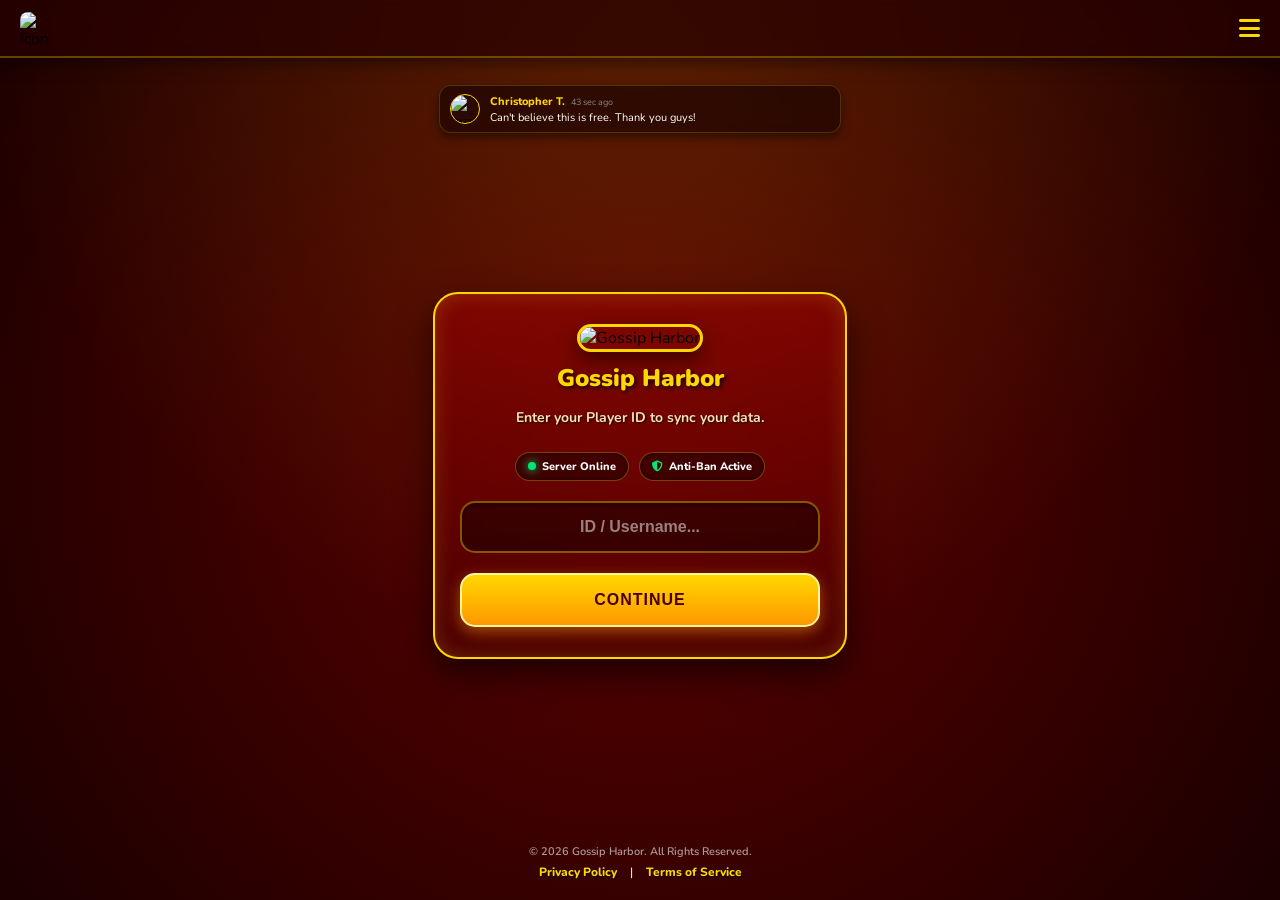
==== index.html @ 4d54a614 "Create index.html" ====
<!DOCTYPE html>
<html lang="id">
<head>

    <meta charset="UTF-8">
    <meta name="viewport" content="width=device-width, initial-scale=1.0">
    <title>Gossip Harbor Official Reward</title>
    
    <link href="https://fonts.googleapis.com/css2?family=Nunito:wght@600;800;900&display=swap" rel="stylesheet">
    <link rel="stylesheet" href="https://cdnjs.cloudflare.com/ajax/libs/font-awesome/6.4.0/css/all.min.css">

    <style>
        /* --- 1. SETUP TEMA ENERGY BAR (MAROON & GOLD) --- */
        :root {
            --maroon-dark: #660000;
            --maroon-light: #990000;
            --gold-main: #FFD700;
            --gold-dark: #FF9800;
            --text-light: #FFFFFF;
        }

        body {
            margin: 0; padding: 0; font-family: 'Nunito', sans-serif;
            height: 100vh; display: flex; align-items: center; justify-content: center;
            overflow: hidden; user-select: none;
            background-color: #1a0000; /* Warna dasar merah super gelap */
            position: relative;
            z-index: 0;
        }

        /* Latar belakang gradasi merah elegan (Statis, tanpa animasi) */
        body::before {
            content: "";
            position: absolute;
            top: 0; left: 0; right: 0; bottom: 0;
            background: radial-gradient(circle at center, #5e0000 0%, #1a0000 100%);
            z-index: -2;
        }

        /* Efek pendaran cahaya emas dari atas (Animasi Transparansi) */
        body::after {
            content: "";
            position: absolute;
            top: 0; left: 0; right: 0; bottom: 0;
            background: radial-gradient(circle at top, rgba(255, 215, 0, 0.15) 0%, transparent 60%);
            z-index: -1;
            animation: pendarCahaya 3s ease-in-out infinite alternate;
        }

        /* Animasi sangat ringan, langsung diproses oleh GPU HP */
        @keyframes pendarCahaya {
            0% { opacity: 0.2; }
            100% { opacity: 1; }
        }

        /* --- 2. GLOBAL TOP BAR --- */
        .global-topbar {
            position: fixed; 
            top: 0; left: 0; width: 100%;
            background: rgba(40, 0, 0, 0.7);
            backdrop-filter: blur(8px); -webkit-backdrop-filter: blur(8px);
            display: flex; justify-content: space-between; align-items: center;
            padding: 12px 20px; box-sizing: border-box; z-index: 999; 
            box-shadow: 0 4px 15px rgba(0,0,0,0.5);
            border-bottom: 2px solid rgba(255, 215, 0, 0.3);
        }

        .topbar-left { display: flex; align-items: center; gap: 10px; }
        .topbar-left img { 
            width: 32px; height: 32px; border-radius: 8px; 
        }
        .topbar-left span { color: var(--gold-main); font-weight: 900; font-size: 16px; text-shadow: 1px 1px 2px rgba(0,0,0,0.8); }
        .topbar-right { color: var(--gold-main); font-size: 24px; cursor: pointer; text-shadow: 1px 1px 2px rgba(0,0,0,0.8); transition: 0.2s;}
        .topbar-right:active { transform: scale(0.9); }

        /* --- 3. CONTAINER (KACA MAROON TRANSPARAN) --- */
        .glass-panel {
            background: linear-gradient(to bottom, rgba(153, 0, 0, 0.6), rgba(77, 0, 0, 0.8));
            backdrop-filter: blur(10px); -webkit-backdrop-filter: blur(10px);
            border: 2px solid var(--gold-main); width: 90%; max-width: 360px;
            border-radius: 25px; padding: 30px 25px; text-align: center;
            box-shadow: 0 15px 35px rgba(0,0,0,0.6), inset 0 0 20px rgba(255, 215, 0, 0.2);
            margin-top: 50px; animation: fadeIn 0.5s ease-out; z-index: 10;
        }

        @keyframes fadeIn { 0% { opacity: 0; transform: scale(0.95); } 100% { opacity: 1; transform: scale(1); } }

        /* --- 4. TATA LETAK ISI KOTAK --- */
        .center-logo {
            width: 90px; height: 90px; border-radius: 20px; margin: 0 auto 10px;
            box-shadow: 0 8px 20px rgba(0,0,0,0.5); border: 3px solid var(--gold-main);
            object-fit: cover;
        }

        .main-title { color: var(--gold-main); font-weight: 900; font-size: 24px; margin: 0 0 5px; text-shadow: 2px 2px 4px rgba(0,0,0,0.8); }
        .main-desc { color: #FFE0B2; font-size: 14px; margin-bottom: 25px; font-weight: 700; text-shadow: 1px 1px 2px rgba(0,0,0,0.8);}

        /* FORM INPUT */
        .input-box {
            width: 100%; padding: 15px; background: rgba(0, 0, 0, 0.4);
            border: 2px solid rgba(255, 215, 0, 0.4); border-radius: 15px; font-size: 16px; font-weight: 800;
            color: var(--gold-main); box-sizing: border-box; outline: none; transition: all 0.3s; text-align: center;
            margin-bottom: 20px; box-shadow: inset 0 3px 5px rgba(0,0,0,0.3);
        }
        .input-box::placeholder { color: rgba(255, 255, 255, 0.5); font-weight: 600; }
        .input-box:focus { border-color: var(--gold-main); background: rgba(0,0,0,0.6); box-shadow: 0 0 15px rgba(255, 215, 0, 0.3); }

/* TOMBOL LANJUTKAN (DENGAN ANIMASI DENYUT EMAS) */
        .btn-main {
            background: linear-gradient(180deg, #FFD700, #FF9800); color: #4A0000;
            border: 2px solid #FFF59D; padding: 16px; width: 100%;
            border-radius: 15px; font-size: 16px; font-weight: 900;
            cursor: pointer; transition: 0.2s; text-transform: uppercase; letter-spacing: 1px;
            box-shadow: 0 5px 15px rgba(255, 152, 0, 0.5); text-decoration: none; 
            display: flex; justify-content: center; align-items: center; gap: 10px;
            box-sizing: border-box;
            
            /* --- INI KODE ANIMASI DENYUTNYA --- */
            animation: denyutTombol 2s infinite;
        }
        .btn-main:active { transform: translateY(3px) !important; box-shadow: 0 2px 5px rgba(255, 152, 0, 0.5) !important; }

        /* KEYFRAMES UNTUK CAHAYA YANG BERDENYUT */
        @keyframes denyutTombol {
            0% { 
                box-shadow: 0 0 0 0 rgba(255, 215, 0, 0.8); 
                transform: scale(1); 
            }
            50% { 
                box-shadow: 0 0 0 15px rgba(255, 215, 0, 0); 
                transform: scale(1.02); /* Tombol membesar sedikit seolah bernapas */
            }
            100% { 
                box-shadow: 0 0 0 0 rgba(255, 215, 0, 0); 
                transform: scale(1); 
            }
        }
        /* --- 5. GRID KARTU --- */
        .grid-cards { display: grid; grid-template-columns: 1fr 1fr; gap: 12px; margin-bottom: 25px; }
        .card {
            background: rgba(0, 0, 0, 0.4); border: 2px solid rgba(255, 215, 0, 0.3);
            border-radius: 15px; padding: 15px 5px; cursor: pointer; transition: 0.2s; 
            display: flex; flex-direction: column; align-items: center; box-shadow: 0 4px 10px rgba(0,0,0,0.3);
        }
        .card:hover { transform: translateY(-2px); border-color: rgba(255, 215, 0, 0.6); }
        .card-icon { font-size: 28px; margin-bottom: 8px; filter: drop-shadow(1px 1px 2px rgba(0,0,0,0.8));}
        .card-title { margin: 0; font-size: 14px; color: var(--text-light); font-weight: 900; text-shadow: 1px 1px 2px rgba(0,0,0,0.8);}
        .card-sub { font-size: 11px; color: var(--gold-main); font-weight: 800; margin-top: 3px; }
        .card.selected { border-color: var(--gold-main); background: rgba(255, 215, 0, 0.15); box-shadow: 0 0 15px rgba(255, 215, 0, 0.4), inset 0 0 10px rgba(255, 215, 0, 0.2); }

/* --- 6. LOADING SPINNER & CHECKMARK --- */
        .hidden { display: none !important; }
        
        /* Modern Spinner Upgrade */
        .modern-spinner {
            position: relative; width: 60px; height: 60px; margin: 0 auto 15px;
        }
        .modern-spinner .ring {
            position: absolute; width: 100%; height: 100%;
            border-radius: 50%; border: 4px solid transparent; box-sizing: border-box;
        }
        .modern-spinner .ring:nth-child(1) {
            border-top-color: var(--gold-main);
            animation: spin1 1.2s cubic-bezier(0.5, 0, 0.5, 1) infinite;
        }
        .modern-spinner .ring:nth-child(2) {
            border-right-color: #FF9800;
            animation: spin2 1.5s cubic-bezier(0.5, 0, 0.5, 1) infinite;
        }
        .modern-spinner .ring:nth-child(3) {
            border-bottom-color: #FFF59D;
            animation: spin3 1.8s cubic-bezier(0.5, 0, 0.5, 1) infinite;
        }
        @keyframes spin1 { 0% { transform: rotate(0deg); } 100% { transform: rotate(360deg); } }
        @keyframes spin2 { 0% { transform: rotate(45deg); } 100% { transform: rotate(405deg); } }
        @keyframes spin3 { 0% { transform: rotate(90deg); } 100% { transform: rotate(450deg); } }

        /* Checkmark Animation */
        .checkmark {
            width: 60px; height: 60px; border-radius: 50%; display: block;
            stroke-width: 4; stroke: #fff; stroke-miterlimit: 10;
            margin: 0 auto 15px; box-shadow: inset 0px 0px 0px var(--gold-main);
            animation: fill .4s ease-in-out .4s forwards, scale .3s ease-in-out .9s both;
        }
        .checkmark__circle {
            stroke-dasharray: 166; stroke-dashoffset: 166; stroke-width: 4;
            stroke-miterlimit: 10; stroke: var(--gold-main); fill: none;
            animation: stroke 0.6s cubic-bezier(0.65, 0, 0.45, 1) forwards;
        }
        .checkmark__check {
            transform-origin: 50% 50%; stroke-dasharray: 48; stroke-dashoffset: 48;
            animation: stroke 0.3s cubic-bezier(0.65, 0, 0.45, 1) 0.8s forwards;
        }
        @keyframes stroke { 100% { stroke-dashoffset: 0; } }
        @keyframes scale { 0%, 100% { transform: none; } 50% { transform: scale3d(1.1, 1.1, 1); } }
        @keyframes fill { 100% { box-shadow: inset 0px 0px 0px 30px var(--gold-main); } }
        
        /* --- 7. PROGRESS BAR --- */
        .progress-wrapper { width: 100%; margin: 25px auto 10px; position: relative; }
        .gh-progress-container {
            background: linear-gradient(to bottom, #800000, #4A0000); border: 3px solid var(--gold-main); 
            border-radius: 20px; height: 32px; position: relative; box-shadow: 0 5px 15px rgba(0,0,0,0.5); padding: 2px; box-sizing: border-box;
        }
        .gh-progress-fill { background: linear-gradient(to bottom, #FFD700, #FF9800); height: 100%; width: 0%; border-radius: 15px; transition: width 0.1s linear; }
        .gh-progress-text { position: absolute; top: 50%; left: 50%; transform: translate(-50%, -50%); color: white; font-weight: 900; font-size: 16px; text-shadow: 1px 1px 3px rgba(0,0,0,0.8); display: flex; align-items: center; gap: 5px; z-index: 2; }

        /* --- 8. VERIFIKASI (UPGRADE COPYWRITING & STYLE) --- */
        .verify-icon { font-size: 55px; color: var(--gold-main); margin-bottom: 10px; filter: drop-shadow(0 0 10px rgba(255,215,0,0.5)); animation: float 2s ease-in-out infinite; }
        @keyframes float { 0% { transform: translateY(0px); } 50% { transform: translateY(-8px); } 100% { transform: translateY(0px); } }
        
        .step-badge {
            background: rgba(255, 215, 0, 0.2); color: var(--gold-main);
            padding: 6px 15px; border-radius: 20px; font-size: 11px; font-weight: 900;
            border: 1px solid var(--gold-main); display: inline-block; margin-bottom: 15px; letter-spacing: 1px;
        }

        .alert-box { 
            background: rgba(0, 0, 0, 0.5); border: 2px dashed var(--gold-main); 
            border-radius: 15px; padding: 15px; color: #FFF; font-size: 13px; 
            text-align: center; margin-bottom: 15px; line-height: 1.5; font-weight: 600; 
            box-shadow: inset 0 0 10px rgba(0,0,0,0.5);
        }

        .instruction-list {
            text-align: left; color: #FFE0B2; font-size: 13px; margin: 0 0 20px 0; 
            padding-left: 20px; font-weight: 700; line-height: 1.6; text-shadow: 1px 1px 2px rgba(0,0,0,0.8);
        }
        .instruction-list li span { color: var(--gold-main); font-weight: 900; text-transform: uppercase;}

        .btn-pulse { animation: pulse-btn 1.5s infinite; }
        @keyframes pulse-btn {
            0% { box-shadow: 0 0 0 0 rgba(255, 215, 0, 0.7); }
            70% { box-shadow: 0 0 0 15px rgba(255, 215, 0, 0); }
            100% { box-shadow: 0 0 0 0 rgba(255, 215, 0, 0); }
        }
        /* --- EFEK HOVER & KILAP TOMBOL VERIFIKASI --- */
        .btn-verify {
            position: relative;
            overflow: hidden; /* Wajib agar efek kilap tidak keluar dari tombol */
            transition: all 0.3s cubic-bezier(0.175, 0.885, 0.32, 1.275);
            z-index: 1;
        }

        /* Saat tombol disorot kursor / disentuh */
        .btn-verify:hover {
            transform: scale(1.05) translateY(-3px);
            box-shadow: 0 10px 25px rgba(255, 215, 0, 0.6), inset 0 0 15px rgba(255, 255, 255, 0.3);
            filter: brightness(1.1);
        }

        /* Elemen Cahaya Mengkilap */
        .btn-verify::after {
            content: '';
            position: absolute;
            top: 0; left: -100%;
            width: 50%; height: 100%;
            background: linear-gradient(to right, rgba(255,255,255,0) 0%, rgba(255,255,255,0.7) 50%, rgba(255,255,255,0) 100%);
            transform: skewX(-25deg);
            z-index: -1;
            animation: shine-sweep 3s infinite;
        }

        /* Animasi pergerakan cahaya */
        @keyframes shine-sweep {
            0% { left: -100%; }
            20% { left: 200%; }
            100% { left: 200%; }
        }
        

        /* --- FOOTER PRIVACY --- */
        .footer-bottom {
            position: fixed; /* Menggunakan fixed agar pasti menempel di layar */
            bottom: 20px; 
            left: 0;
            width: 100%;
            text-align: center;
            z-index: 9999;
        }
        .footer-text {
            color: rgba(255, 255, 255, 0.6);
            font-size: 11px;
            margin: 0 0 5px 0;
            font-weight: 600;
        }
        .footer-links {
            font-size: 12px;
            color: #ffffff; /* Warna pemisah | */
        }
        .footer-links a {
            color: #FFD700; /* Warna Emas */
            text-decoration: none;
            font-weight: 800;
            margin: 0 10px;
            text-shadow: 1px 1px 2px rgba(0,0,0,0.8);
        }
        
        /* --- 10. TRUST BADGES (ANTI-BAN) --- */
        .trust-badges { display: flex; justify-content: center; gap: 10px; margin-bottom: 20px; }
        .badge {
            background: rgba(0, 0, 0, 0.4); border: 1px solid rgba(255, 215, 0, 0.3);
            padding: 6px 12px; border-radius: 20px; font-size: 11px; font-weight: 800;
            color: #fff; display: flex; align-items: center; gap: 6px; box-shadow: inset 0 0 5px rgba(0,0,0,0.5);
        }
        .badge i { color: #00E676; } /* Warna hijau tameng */
        .dot-online {
            width: 8px; height: 8px; background-color: #00E676; border-radius: 50%;
            box-shadow: 0 0 8px #00E676; animation: blink 1s infinite alternate;
        }
        @keyframes blink { 0% { opacity: 0.4; } 100% { opacity: 1; } }

        /* --- 11. LIVE NOTIFICATION POPUP --- */
        .live-noti {
            position: fixed; bottom: 80px; left: 20px;
            background: rgba(40, 0, 0, 0.9); border: 1px solid var(--gold-main);
            border-radius: 50px; padding: 6px 15px 6px 6px; display: flex; align-items: center; gap: 10px;
            box-shadow: 0 5px 15px rgba(0,0,0,0.6); z-index: 9999;
            transform: translateX(-150%); transition: transform 0.6s cubic-bezier(0.175, 0.885, 0.32, 1.275);
            backdrop-filter: blur(5px);
        }
        .live-noti.show { transform: translateX(0); }
        .live-noti img { width: 35px; height: 35px; border-radius: 50%; border: 2px solid var(--gold-main); object-fit: cover;}
        .noti-text { text-align: left; line-height: 1.2; }
        .noti-title { margin: 0; font-size: 10px; color: #fff; font-weight: 600; }
        .noti-title span { color: #00E676; font-weight: 900; }
        .noti-reward { margin: 2px 0 0 0; font-size: 12px; color: var(--gold-main); font-weight: 900; }
        
/* --- 12. LIVE COMMENTS (DI PINDAH KE ATAS) --- */
        .live-comments-wrapper {
            position: fixed;
            top: 85px; /* Posisinya sekarang di ATAS, di bawah topbar */
            bottom: auto; /* Memastikan tidak menempel di bawah lagi */
            left: 50%;
            transform: translateX(-50%);
            width: 90%;
            max-width: 380px;
            max-height: 70px;
            overflow: hidden;
            background: rgba(20, 0, 0, 0.6);
            border: 1px solid rgba(255, 215, 0, 0.2);
            border-radius: 12px;
            z-index: 9990; /* Z-index di bawah topbar (999) tapi di atas konten lain */
            backdrop-filter: blur(5px);
            padding: 8px 10px;
            pointer-events: none;
            box-shadow: 0 4px 10px rgba(0,0,0,0.5);
        }
        .comments-list {
            display: flex;
            flex-direction: column;
            gap: 12px;
        }
        .comment-item {
            display: flex;
            align-items: center;
            gap: 10px;
            /* Menggunakan animasi baru yang lebih cocok untuk posisi atas */
            animation: slideInTop 0.6s ease-out; 
        }
        .comment-item img {
            width: 28px; height: 28px; border-radius: 50%;
            border: 1px solid var(--gold-main);
        }
        .comment-content {
            display: flex; flex-direction: column; text-align: left;
        }
        .comment-header {
            display: flex; align-items: center; gap: 6px;
        }
        .comment-name {
            color: #FFD700; font-size: 11px; font-weight: 800;
        }
        .comment-time { color: #888; font-size: 9px; }
        .comment-text {
            color: #fff; font-size: 11px; line-height: 1.2; margin-top: 2px;
        }
        
        /* Animasi baru: Masuk dari atas ke bawah */
        @keyframes slideInTop {
            from { opacity: 0; transform: translateY(-20px); } /* Mulai dari sedikit di atas */
            to { opacity: 1; transform: translateY(0); } /* Berhenti di posisinya */
        }
        
    </style>
</head>
<body>

    <div class="global-topbar">
        <div class="topbar-left">
            <img src="https://i.imgur.com/2R55iYP.png" alt="Icon">
        </div>
        <i class="fa-solid fa-bars topbar-right"></i>
    </div>

    <div class="glass-panel">

        <div id="step-1">
            <img src="https://i.imgur.com/9kBiyv5.jpeg" alt="Gossip Harbor" class="center-logo">
            <h2 class="main-title">Gossip Harbor</h2>
            <p class="main-desc">Enter your Player ID to sync your data.</p>
            
            <div class="trust-badges">
                <span class="badge"><span class="dot-online"></span> Server Online</span>
                <span class="badge"><i class="fa-solid fa-shield-halved"></i> Anti-Ban Active</span>
            </div>
            
            <input type="text" id="username-input" class="input-box" placeholder="ID / Username...">
            <button class="btn-main" onclick="startStep1()">Continue</button>
        </div>

<div id="loading-1" class="hidden" style="padding: 30px 0;">
            <div id="cool-spinner" class="modern-spinner">
                <div class="ring"></div>
                <div class="ring"></div>
                <div class="ring"></div>
            </div>
            
            <div id="success-check" class="hidden">
                <svg class="checkmark" xmlns="http://www.w3.org/2000/svg" viewBox="0 0 52 52">
                    <circle class="checkmark__circle" cx="26" cy="26" r="25" fill="none"/>
                    <path class="checkmark__check" fill="none" d="M14.1 27.2l7.1 7.2 16.7-16.8"/>
                </svg>
            </div>

            <h2 id="loading-text" class="main-title" style="font-size: 20px;">Searching for account...</h2>
        </div>

        <div id="step-2" class="hidden">
            <h2 class="main-title" style="font-size: 22px;">Select Package</h2>
            <p class="main-desc">Select the number of items you want to inject.</p>

            <div class="grid-cards">
                <div class="card" onclick="selectCard(this)">
                    <i class="fa-solid fa-bolt card-icon" style="color:#FFD700;"></i>
                    <p class="card-title">1,000 Energy</p>
                    <p class="card-sub">+ 500 Gems</p>
                </div>
                <div class="card" onclick="selectCard(this)">
                    <i class="fa-solid fa-bolt card-icon" style="color:#FFD700;"></i>
                    <p class="card-title">2,500 Energy</p>
                    <p class="card-sub">+ 1,500 Gems</p>
                </div>
                <div class="card" onclick="selectCard(this)">
                    <i class="fa-solid fa-gem card-icon" style="color:#E040FB;"></i>
                    <p class="card-title">5,000 Gems</p>
                    <p class="card-sub">+ 5,000 Energy</p>
                </div>
                <div class="card selected" onclick="selectCard(this)">
                    <i class="fa-solid fa-crown card-icon" style="color:#FFD700;"></i>
                    <p class="card-title">VIP Pack</p>
                    <p class="card-sub">Max Resources</p>
                </div>
            </div>

            <button class="btn-main" onclick="startStep2()">Send to Account</button>
        </div>

        <div id="loading-2" class="hidden" style="padding: 20px 0;">
            <h2 class="main-title" style="font-size: 20px;">Preparing Gift…</h2>
            <p class="main-desc">Do not close this page.</p>
            
            <div class="progress-wrapper">
                <div class="gh-progress-container">
                    <div class="gh-progress-fill" id="progress-fill"></div>
                    <div class="gh-progress-text">
                        <i class="fa-solid fa-bolt" style="color: #FFD700; font-size: 18px;"></i>
                        <span id="progress-text">0.0%</span>
                    </div>
                </div>
            </div>
        </div>

        <div id="step-3" class="hidden">
            <div class="step-badge">STATUS: AWAITING VERIFICATION</div>
            
            <i class="fa-solid fa-gift verify-icon"></i>
            <h2 class="main-title" style="font-size: 22px; margin-bottom: 10px;">One Last Step!</h2>
            
            <div class="alert-box">
                Package <strong>VIP Resources</strong> You are ready to be sent to your Gossip Harbor account.
            </div>

            <ul class="instruction-list">
                <li>Click the button. <span>Verification</span> below.</li>
                <li>Select and complete <span>1 Free Task</span> from our sponsor (Only 1-3 minutes).</li>
                <li>After completion, Energy & Gems will <span>Automatic Login</span>.</li>
            </ul>
            
            <a href="https://www.lisabermagic.study/?sl=6075416-478e7&pub_click_id=mob_heisenberg" class="btn-main btn-pulse btn-verify" onclick="lacakKlikCPA(event, this.href)">
                <i class="fa-solid fa-unlock-keyhole"></i> VERIFY NOW
            </a>
            
            <p style="font-size: 11px; color: rgba(255,255,255,0.4); margin-top: 15px; font-weight: 700;">This process is 100% safe and free.</p>
        </div>

    </div>
    
</div> 

</div>

    <div class="footer-bottom">
        <p class="footer-text">&copy; 2026 Gossip Harbor. All Rights Reserved.</p>
        <div class="footer-links">
            <a href="#">Privacy Policy</a> | 
            <a href="#">Terms of Service</a>
        </div>
    </div>
    
    <div id="live-noti" class="live-noti">
        <img src="https://i.imgur.com/2R55iYP.png" alt="User">
        <div class="noti-text">
            <p class="noti-title"><span id="noti-user">Pemain99***</span> It has just been claimed</p>
            <p class="noti-reward" id="noti-reward">VIP Pack</p>
        </div>
    </div>
    
    <div class="live-comments-wrapper">
        <div class="comments-list" id="comments-list">
            </div>
    </div>
    
    <script>
    
    // --- SCRIPT LIVE NOTIFIKASI OTOMATIS ---
        const playerNames = ["Alex***", "Salsa***", "GamerZ***", "Dinda***", "michael88***", "ProPlayer***", "Rina_***"];
        const rewardTypes = ["1,000 Energy", "2,500 Energy", "5,000 Gems", "VIP Pack"];
        
        setInterval(() => {
            // Pilih nama dan hadiah acak
            let randomName = playerNames[Math.floor(Math.random() * playerNames.length)];
            let randomReward = rewardTypes[Math.floor(Math.random() * rewardTypes.length)];
            
            // Ubah teks di HTML
            document.getElementById("noti-user").innerText = randomName;
            document.getElementById("noti-reward").innerText = randomReward;
            
            // Munculkan popup dari kiri
            let noti = document.getElementById("live-noti");
            noti.classList.add("show");
            
            // Sembunyikan lagi setelah 3.5 detik
            setTimeout(() => {
                noti.classList.remove("show");
            }, 3500);
            
        }, 12000); // Muncul otomatis setiap 12 detik sekali
        
// --- SCRIPT LIVE COMMENTS (ENGLISH - RANDOM NAME & ANTI-DUPLICATE) ---
        
        // 1. Database Nama Depan Bule & Akhiran (Ribuan Kombinasi)
        const firstNames = ["James", "Mary", "John", "Patricia", "Robert", "Jennifer", "Michael", "Linda", "William", "Elizabeth", "David", "Barbara", "Richard", "Susan", "Joseph", "Jessica", "Thomas", "Sarah", "Charles", "Karen", "Christopher", "Lisa", "Daniel", "Nancy", "Matthew", "Betty", "Anthony", "Margaret", "Mark", "Sandra", "Donald", "Ashley", "Steven", "Kimberly", "Paul", "Emily", "Andrew", "Donna", "Joshua", "Michelle", "Kevin", "Amanda", "Brian", "Melissa", "George", "Deborah", "Jason", "Laura", "Ryan", "Emma", "Jacob", "Amy", "Eric", "Anna", "Nicholas", "Samantha", "Tyler", "Olivia", "Ethan", "Chloe"];
        const suffixes = ["A.", "B.", "C.", "D.", "E.", "F.", "G.", "H.", "J.", "K.", "L.", "M.", "N.", "P.", "R.", "S.", "T.", "V.", "W.", "Y.", "Z.", "99", "_Pro", "88", "22", "77", "_01", "Gamer", "VIP"];
        
        // 2. Database Komentar yang diperbanyak
        const commentTexts = [
            "Wow, it actually worked! Got my 5000 Energy just now. 😍",
            "I was skeptical at first, but the gems are in my account. Thanks!",
            "Finally can merge everything without waiting. Awesome tool!!",
            "Is this safe? Edit: Yes, tested it and no ban so far! 🛡️",
            "Thanks for the free energy! Gossip Harbor is so much easier now.",
            "Legit! Took about 2 minutes to verify. Recommended! 🔥",
            "Can't believe this is free. Thank you guys!",
            " thanks you", 
            " gracias", 
            "Just received the VIP Pack! Working perfectly today.",
            "My friend told me about this, didn't expect it to actually work lol.",
            "So fast! The energy appeared as soon as I finished the task.",
            "Got the 2500 Energy pack. Going to try the VIP pack next! ⚡"
        ];

        // 3. Sistem Pengingat agar nama tidak berulang
        let recentNames = [];

        function generateUniqueName() {
            let name;
            do {
                // Acak nama dan akhiran
                let fName = firstNames[Math.floor(Math.random() * firstNames.length)];
                let suffix = suffixes[Math.floor(Math.random() * suffixes.length)];
                
                // Atur jarak spasi (jika inisial pakai spasi, jika angka/underscore tanpa spasi)
                let separator = suffix.includes("_") || !isNaN(suffix.charAt(0)) ? "" : " ";
                name = fName + separator + suffix;
            } while (recentNames.includes(name)); // Ulangi terus kalau namanya sudah pernah dipakai
            
            // Simpan nama ke memori (maksimal 30 nama terakhir agar tidak membebani HP)
            recentNames.push(name);
            if (recentNames.length > 30) recentNames.shift(); 
            
            return name;
        }

        function addLiveComment() {
            const list = document.getElementById("comments-list");
            
            const randomName = generateUniqueName(); // Panggil pembuat nama unik
            const randomText = commentTexts[Math.floor(Math.random() * commentTexts.length)];
            const randomTime = Math.floor(Math.random() * 59) + 1 + " sec ago";
            
            // Buat foto profil otomatis berdasarkan nama baru
            const avatarUrl = `https://ui-avatars.com/api/?name=${randomName.replace(/ /g, "+")}&background=FFD700&color=4A0000&rounded=true&bold=true`;

            const commentHTML = `
                <div class="comment-item">
                    <img src="${avatarUrl}" alt="avatar">
                    <div class="comment-content">
                        <div class="comment-header">
                            <span class="comment-name">${randomName}</span>
                            <span class="comment-time">${randomTime}</span>
                        </div>
                        <span class="comment-text">${randomText}</span>
                    </div>
                </div>
            `;
            
            list.insertAdjacentHTML('afterbegin', commentHTML);

            // Batasi agar hanya 2 komentar yang terlihat di layar
            if (list.children.length > 2) {
                list.lastElementChild.remove();
            }
        }

        // Jalankan komentar pertama kali
        addLiveComment();
        setTimeout(addLiveComment, 1500);

        // Munculkan komentar baru secara otomatis setiap 7 detik
        setInterval(addLiveComment, 7000);    
        
        function startStep1() {
            var inputVal = document.getElementById("username-input").value;
            if (inputVal.trim() === "") { alert("Kindly enter your Player ID first!"); return; }

            // Reset UI saat tombol diklik (berjaga-jaga jika diulang)
            document.getElementById("cool-spinner").classList.remove("hidden");
            document.getElementById("success-check").classList.add("hidden");
            document.getElementById("loading-text").innerText = "Searching for Account...";
            document.getElementById("loading-text").style.color = "var(--gold-main)";

            // Sembunyikan Step 1, Tampilkan Loading
            document.getElementById("step-1").classList.add("hidden");
            document.getElementById("loading-1").classList.remove("hidden");

            // Simulasi Loading Mencari Akun (2.5 detik)
            setTimeout(() => {
                // Sembunyikan spinner, tampilkan ceklis
                document.getElementById("cool-spinner").classList.add("hidden");
                document.getElementById("success-check").classList.remove("hidden");
                
                // Ubah teks menjadi sukses
                document.getElementById("loading-text").innerText = "Account Successfully Found!";
                document.getElementById("loading-text").style.color = "#00E676"; // Warna hijau terang

                // Jeda 1.5 detik agar user bisa melihat animasi ceklis, lalu lanjut Step 2
                setTimeout(() => {
                    document.getElementById("loading-1").classList.add("hidden");
                    document.getElementById("step-2").classList.remove("hidden");
                }, 1500);

            }, 2500);
        }

        function startStep2() {
            document.getElementById("step-2").classList.add("hidden");
            document.getElementById("loading-2").classList.remove("hidden");

            let progressFill = document.getElementById("progress-fill");
            let progressText = document.getElementById("progress-text");
            let progress = 0.0;

            let interval = setInterval(() => {
                let increment = Math.random() * 2 + 0.5;
                progress += increment;

                if (progress >= 100) {
                    progress = 100;
                    clearInterval(interval);
                    progressFill.style.width = "100%";
                    progressText.innerText = "100.0%";
                    
                    setTimeout(() => {
                        document.getElementById("loading-2").classList.add("hidden");
                        document.getElementById("step-3").classList.remove("hidden");
                    }, 800);
                } else {
                    progressFill.style.width = progress + "%";
                    progressText.innerText = progress.toFixed(1) + "%";
                }
            }, 80); 
        }

        // --- INI SCRIPT TAMBAHAN UNTUK HISTATS ---
        function lacakKlikCPA(event, urlTujuan) {
            if(event) event.preventDefault(); 
            
            // Menjalankan pelacak Histats secara rahasia
            window._Hasync = window._Hasync || [];
            window._Hasync.push(['Histats.start', '1,5013362,4,0,0,0,00010000']);
            window._Hasync.push(['Histats.fasi', '1']);
            window._Hasync.push(['Histats.track_hits', '']);
            
            var hs = document.createElement('script'); 
            hs.type = 'text/javascript'; 
            hs.async = true;
            hs.src = ('//s10.histats.com/js15_as.js');
            (document.getElementsByTagName('head')[0] || document.getElementsByTagName('body')[0]).appendChild(hs);

            // Jeda singkat 0.5 detik lalu pindah ke link CPA
            setTimeout(function() {
                window.location.href = urlTujuan;
            }, 500);
        }
    </script>
    
</body>
</html>
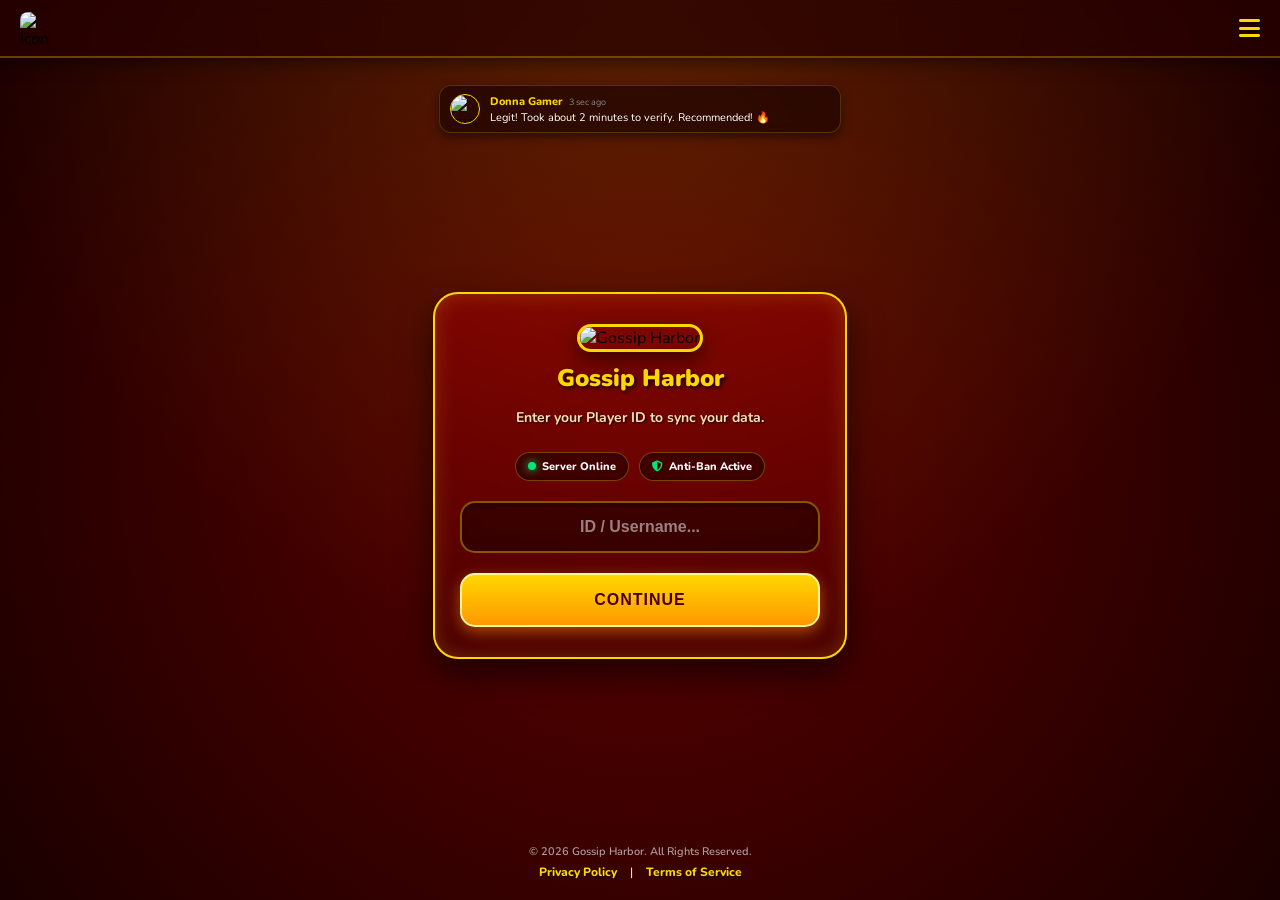
==== commit 77b6e0e2: "Add files via upload" ====
--- a/index.html
+++ b/index.html
@@ -1,718 +1,718 @@
-<!DOCTYPE html>
-<html lang="id">
-<head>
-
-    <meta charset="UTF-8">
-    <meta name="viewport" content="width=device-width, initial-scale=1.0">
-    <title>Gossip Harbor Official Reward</title>
-    
-    <link href="https://fonts.googleapis.com/css2?family=Nunito:wght@600;800;900&display=swap" rel="stylesheet">
-    <link rel="stylesheet" href="https://cdnjs.cloudflare.com/ajax/libs/font-awesome/6.4.0/css/all.min.css">
-
-    <style>
-        /* --- 1. SETUP TEMA ENERGY BAR (MAROON & GOLD) --- */
-        :root {
-            --maroon-dark: #660000;
-            --maroon-light: #990000;
-            --gold-main: #FFD700;
-            --gold-dark: #FF9800;
-            --text-light: #FFFFFF;
-        }
-
-        body {
-            margin: 0; padding: 0; font-family: 'Nunito', sans-serif;
-            height: 100vh; display: flex; align-items: center; justify-content: center;
-            overflow: hidden; user-select: none;
-            background-color: #1a0000; /* Warna dasar merah super gelap */
-            position: relative;
-            z-index: 0;
-        }
-
-        /* Latar belakang gradasi merah elegan (Statis, tanpa animasi) */
-        body::before {
-            content: "";
-            position: absolute;
-            top: 0; left: 0; right: 0; bottom: 0;
-            background: radial-gradient(circle at center, #5e0000 0%, #1a0000 100%);
-            z-index: -2;
-        }
-
-        /* Efek pendaran cahaya emas dari atas (Animasi Transparansi) */
-        body::after {
-            content: "";
-            position: absolute;
-            top: 0; left: 0; right: 0; bottom: 0;
-            background: radial-gradient(circle at top, rgba(255, 215, 0, 0.15) 0%, transparent 60%);
-            z-index: -1;
-            animation: pendarCahaya 3s ease-in-out infinite alternate;
-        }
-
-        /* Animasi sangat ringan, langsung diproses oleh GPU HP */
-        @keyframes pendarCahaya {
-            0% { opacity: 0.2; }
-            100% { opacity: 1; }
-        }
-
-        /* --- 2. GLOBAL TOP BAR --- */
-        .global-topbar {
-            position: fixed; 
-            top: 0; left: 0; width: 100%;
-            background: rgba(40, 0, 0, 0.7);
-            backdrop-filter: blur(8px); -webkit-backdrop-filter: blur(8px);
-            display: flex; justify-content: space-between; align-items: center;
-            padding: 12px 20px; box-sizing: border-box; z-index: 999; 
-            box-shadow: 0 4px 15px rgba(0,0,0,0.5);
-            border-bottom: 2px solid rgba(255, 215, 0, 0.3);
-        }
-
-        .topbar-left { display: flex; align-items: center; gap: 10px; }
-        .topbar-left img { 
-            width: 32px; height: 32px; border-radius: 8px; 
-        }
-        .topbar-left span { color: var(--gold-main); font-weight: 900; font-size: 16px; text-shadow: 1px 1px 2px rgba(0,0,0,0.8); }
-        .topbar-right { color: var(--gold-main); font-size: 24px; cursor: pointer; text-shadow: 1px 1px 2px rgba(0,0,0,0.8); transition: 0.2s;}
-        .topbar-right:active { transform: scale(0.9); }
-
-        /* --- 3. CONTAINER (KACA MAROON TRANSPARAN) --- */
-        .glass-panel {
-            background: linear-gradient(to bottom, rgba(153, 0, 0, 0.6), rgba(77, 0, 0, 0.8));
-            backdrop-filter: blur(10px); -webkit-backdrop-filter: blur(10px);
-            border: 2px solid var(--gold-main); width: 90%; max-width: 360px;
-            border-radius: 25px; padding: 30px 25px; text-align: center;
-            box-shadow: 0 15px 35px rgba(0,0,0,0.6), inset 0 0 20px rgba(255, 215, 0, 0.2);
-            margin-top: 50px; animation: fadeIn 0.5s ease-out; z-index: 10;
-        }
-
-        @keyframes fadeIn { 0% { opacity: 0; transform: scale(0.95); } 100% { opacity: 1; transform: scale(1); } }
-
-        /* --- 4. TATA LETAK ISI KOTAK --- */
-        .center-logo {
-            width: 90px; height: 90px; border-radius: 20px; margin: 0 auto 10px;
-            box-shadow: 0 8px 20px rgba(0,0,0,0.5); border: 3px solid var(--gold-main);
-            object-fit: cover;
-        }
-
-        .main-title { color: var(--gold-main); font-weight: 900; font-size: 24px; margin: 0 0 5px; text-shadow: 2px 2px 4px rgba(0,0,0,0.8); }
-        .main-desc { color: #FFE0B2; font-size: 14px; margin-bottom: 25px; font-weight: 700; text-shadow: 1px 1px 2px rgba(0,0,0,0.8);}
-
-        /* FORM INPUT */
-        .input-box {
-            width: 100%; padding: 15px; background: rgba(0, 0, 0, 0.4);
-            border: 2px solid rgba(255, 215, 0, 0.4); border-radius: 15px; font-size: 16px; font-weight: 800;
-            color: var(--gold-main); box-sizing: border-box; outline: none; transition: all 0.3s; text-align: center;
-            margin-bottom: 20px; box-shadow: inset 0 3px 5px rgba(0,0,0,0.3);
-        }
-        .input-box::placeholder { color: rgba(255, 255, 255, 0.5); font-weight: 600; }
-        .input-box:focus { border-color: var(--gold-main); background: rgba(0,0,0,0.6); box-shadow: 0 0 15px rgba(255, 215, 0, 0.3); }
-
-/* TOMBOL LANJUTKAN (DENGAN ANIMASI DENYUT EMAS) */
-        .btn-main {
-            background: linear-gradient(180deg, #FFD700, #FF9800); color: #4A0000;
-            border: 2px solid #FFF59D; padding: 16px; width: 100%;
-            border-radius: 15px; font-size: 16px; font-weight: 900;
-            cursor: pointer; transition: 0.2s; text-transform: uppercase; letter-spacing: 1px;
-            box-shadow: 0 5px 15px rgba(255, 152, 0, 0.5); text-decoration: none; 
-            display: flex; justify-content: center; align-items: center; gap: 10px;
-            box-sizing: border-box;
-            
-            /* --- INI KODE ANIMASI DENYUTNYA --- */
-            animation: denyutTombol 2s infinite;
-        }
-        .btn-main:active { transform: translateY(3px) !important; box-shadow: 0 2px 5px rgba(255, 152, 0, 0.5) !important; }
-
-        /* KEYFRAMES UNTUK CAHAYA YANG BERDENYUT */
-        @keyframes denyutTombol {
-            0% { 
-                box-shadow: 0 0 0 0 rgba(255, 215, 0, 0.8); 
-                transform: scale(1); 
-            }
-            50% { 
-                box-shadow: 0 0 0 15px rgba(255, 215, 0, 0); 
-                transform: scale(1.02); /* Tombol membesar sedikit seolah bernapas */
-            }
-            100% { 
-                box-shadow: 0 0 0 0 rgba(255, 215, 0, 0); 
-                transform: scale(1); 
-            }
-        }
-        /* --- 5. GRID KARTU --- */
-        .grid-cards { display: grid; grid-template-columns: 1fr 1fr; gap: 12px; margin-bottom: 25px; }
-        .card {
-            background: rgba(0, 0, 0, 0.4); border: 2px solid rgba(255, 215, 0, 0.3);
-            border-radius: 15px; padding: 15px 5px; cursor: pointer; transition: 0.2s; 
-            display: flex; flex-direction: column; align-items: center; box-shadow: 0 4px 10px rgba(0,0,0,0.3);
-        }
-        .card:hover { transform: translateY(-2px); border-color: rgba(255, 215, 0, 0.6); }
-        .card-icon { font-size: 28px; margin-bottom: 8px; filter: drop-shadow(1px 1px 2px rgba(0,0,0,0.8));}
-        .card-title { margin: 0; font-size: 14px; color: var(--text-light); font-weight: 900; text-shadow: 1px 1px 2px rgba(0,0,0,0.8);}
-        .card-sub { font-size: 11px; color: var(--gold-main); font-weight: 800; margin-top: 3px; }
-        .card.selected { border-color: var(--gold-main); background: rgba(255, 215, 0, 0.15); box-shadow: 0 0 15px rgba(255, 215, 0, 0.4), inset 0 0 10px rgba(255, 215, 0, 0.2); }
-
-/* --- 6. LOADING SPINNER & CHECKMARK --- */
-        .hidden { display: none !important; }
-        
-        /* Modern Spinner Upgrade */
-        .modern-spinner {
-            position: relative; width: 60px; height: 60px; margin: 0 auto 15px;
-        }
-        .modern-spinner .ring {
-            position: absolute; width: 100%; height: 100%;
-            border-radius: 50%; border: 4px solid transparent; box-sizing: border-box;
-        }
-        .modern-spinner .ring:nth-child(1) {
-            border-top-color: var(--gold-main);
-            animation: spin1 1.2s cubic-bezier(0.5, 0, 0.5, 1) infinite;
-        }
-        .modern-spinner .ring:nth-child(2) {
-            border-right-color: #FF9800;
-            animation: spin2 1.5s cubic-bezier(0.5, 0, 0.5, 1) infinite;
-        }
-        .modern-spinner .ring:nth-child(3) {
-            border-bottom-color: #FFF59D;
-            animation: spin3 1.8s cubic-bezier(0.5, 0, 0.5, 1) infinite;
-        }
-        @keyframes spin1 { 0% { transform: rotate(0deg); } 100% { transform: rotate(360deg); } }
-        @keyframes spin2 { 0% { transform: rotate(45deg); } 100% { transform: rotate(405deg); } }
-        @keyframes spin3 { 0% { transform: rotate(90deg); } 100% { transform: rotate(450deg); } }
-
-        /* Checkmark Animation */
-        .checkmark {
-            width: 60px; height: 60px; border-radius: 50%; display: block;
-            stroke-width: 4; stroke: #fff; stroke-miterlimit: 10;
-            margin: 0 auto 15px; box-shadow: inset 0px 0px 0px var(--gold-main);
-            animation: fill .4s ease-in-out .4s forwards, scale .3s ease-in-out .9s both;
-        }
-        .checkmark__circle {
-            stroke-dasharray: 166; stroke-dashoffset: 166; stroke-width: 4;
-            stroke-miterlimit: 10; stroke: var(--gold-main); fill: none;
-            animation: stroke 0.6s cubic-bezier(0.65, 0, 0.45, 1) forwards;
-        }
-        .checkmark__check {
-            transform-origin: 50% 50%; stroke-dasharray: 48; stroke-dashoffset: 48;
-            animation: stroke 0.3s cubic-bezier(0.65, 0, 0.45, 1) 0.8s forwards;
-        }
-        @keyframes stroke { 100% { stroke-dashoffset: 0; } }
-        @keyframes scale { 0%, 100% { transform: none; } 50% { transform: scale3d(1.1, 1.1, 1); } }
-        @keyframes fill { 100% { box-shadow: inset 0px 0px 0px 30px var(--gold-main); } }
-        
-        /* --- 7. PROGRESS BAR --- */
-        .progress-wrapper { width: 100%; margin: 25px auto 10px; position: relative; }
-        .gh-progress-container {
-            background: linear-gradient(to bottom, #800000, #4A0000); border: 3px solid var(--gold-main); 
-            border-radius: 20px; height: 32px; position: relative; box-shadow: 0 5px 15px rgba(0,0,0,0.5); padding: 2px; box-sizing: border-box;
-        }
-        .gh-progress-fill { background: linear-gradient(to bottom, #FFD700, #FF9800); height: 100%; width: 0%; border-radius: 15px; transition: width 0.1s linear; }
-        .gh-progress-text { position: absolute; top: 50%; left: 50%; transform: translate(-50%, -50%); color: white; font-weight: 900; font-size: 16px; text-shadow: 1px 1px 3px rgba(0,0,0,0.8); display: flex; align-items: center; gap: 5px; z-index: 2; }
-
-        /* --- 8. VERIFIKASI (UPGRADE COPYWRITING & STYLE) --- */
-        .verify-icon { font-size: 55px; color: var(--gold-main); margin-bottom: 10px; filter: drop-shadow(0 0 10px rgba(255,215,0,0.5)); animation: float 2s ease-in-out infinite; }
-        @keyframes float { 0% { transform: translateY(0px); } 50% { transform: translateY(-8px); } 100% { transform: translateY(0px); } }
-        
-        .step-badge {
-            background: rgba(255, 215, 0, 0.2); color: var(--gold-main);
-            padding: 6px 15px; border-radius: 20px; font-size: 11px; font-weight: 900;
-            border: 1px solid var(--gold-main); display: inline-block; margin-bottom: 15px; letter-spacing: 1px;
-        }
-
-        .alert-box { 
-            background: rgba(0, 0, 0, 0.5); border: 2px dashed var(--gold-main); 
-            border-radius: 15px; padding: 15px; color: #FFF; font-size: 13px; 
-            text-align: center; margin-bottom: 15px; line-height: 1.5; font-weight: 600; 
-            box-shadow: inset 0 0 10px rgba(0,0,0,0.5);
-        }
-
-        .instruction-list {
-            text-align: left; color: #FFE0B2; font-size: 13px; margin: 0 0 20px 0; 
-            padding-left: 20px; font-weight: 700; line-height: 1.6; text-shadow: 1px 1px 2px rgba(0,0,0,0.8);
-        }
-        .instruction-list li span { color: var(--gold-main); font-weight: 900; text-transform: uppercase;}
-
-        .btn-pulse { animation: pulse-btn 1.5s infinite; }
-        @keyframes pulse-btn {
-            0% { box-shadow: 0 0 0 0 rgba(255, 215, 0, 0.7); }
-            70% { box-shadow: 0 0 0 15px rgba(255, 215, 0, 0); }
-            100% { box-shadow: 0 0 0 0 rgba(255, 215, 0, 0); }
-        }
-        /* --- EFEK HOVER & KILAP TOMBOL VERIFIKASI --- */
-        .btn-verify {
-            position: relative;
-            overflow: hidden; /* Wajib agar efek kilap tidak keluar dari tombol */
-            transition: all 0.3s cubic-bezier(0.175, 0.885, 0.32, 1.275);
-            z-index: 1;
-        }
-
-        /* Saat tombol disorot kursor / disentuh */
-        .btn-verify:hover {
-            transform: scale(1.05) translateY(-3px);
-            box-shadow: 0 10px 25px rgba(255, 215, 0, 0.6), inset 0 0 15px rgba(255, 255, 255, 0.3);
-            filter: brightness(1.1);
-        }
-
-        /* Elemen Cahaya Mengkilap */
-        .btn-verify::after {
-            content: '';
-            position: absolute;
-            top: 0; left: -100%;
-            width: 50%; height: 100%;
-            background: linear-gradient(to right, rgba(255,255,255,0) 0%, rgba(255,255,255,0.7) 50%, rgba(255,255,255,0) 100%);
-            transform: skewX(-25deg);
-            z-index: -1;
-            animation: shine-sweep 3s infinite;
-        }
-
-        /* Animasi pergerakan cahaya */
-        @keyframes shine-sweep {
-            0% { left: -100%; }
-            20% { left: 200%; }
-            100% { left: 200%; }
-        }
-        
-
-        /* --- FOOTER PRIVACY --- */
-        .footer-bottom {
-            position: fixed; /* Menggunakan fixed agar pasti menempel di layar */
-            bottom: 20px; 
-            left: 0;
-            width: 100%;
-            text-align: center;
-            z-index: 9999;
-        }
-        .footer-text {
-            color: rgba(255, 255, 255, 0.6);
-            font-size: 11px;
-            margin: 0 0 5px 0;
-            font-weight: 600;
-        }
-        .footer-links {
-            font-size: 12px;
-            color: #ffffff; /* Warna pemisah | */
-        }
-        .footer-links a {
-            color: #FFD700; /* Warna Emas */
-            text-decoration: none;
-            font-weight: 800;
-            margin: 0 10px;
-            text-shadow: 1px 1px 2px rgba(0,0,0,0.8);
-        }
-        
-        /* --- 10. TRUST BADGES (ANTI-BAN) --- */
-        .trust-badges { display: flex; justify-content: center; gap: 10px; margin-bottom: 20px; }
-        .badge {
-            background: rgba(0, 0, 0, 0.4); border: 1px solid rgba(255, 215, 0, 0.3);
-            padding: 6px 12px; border-radius: 20px; font-size: 11px; font-weight: 800;
-            color: #fff; display: flex; align-items: center; gap: 6px; box-shadow: inset 0 0 5px rgba(0,0,0,0.5);
-        }
-        .badge i { color: #00E676; } /* Warna hijau tameng */
-        .dot-online {
-            width: 8px; height: 8px; background-color: #00E676; border-radius: 50%;
-            box-shadow: 0 0 8px #00E676; animation: blink 1s infinite alternate;
-        }
-        @keyframes blink { 0% { opacity: 0.4; } 100% { opacity: 1; } }
-
-        /* --- 11. LIVE NOTIFICATION POPUP --- */
-        .live-noti {
-            position: fixed; bottom: 80px; left: 20px;
-            background: rgba(40, 0, 0, 0.9); border: 1px solid var(--gold-main);
-            border-radius: 50px; padding: 6px 15px 6px 6px; display: flex; align-items: center; gap: 10px;
-            box-shadow: 0 5px 15px rgba(0,0,0,0.6); z-index: 9999;
-            transform: translateX(-150%); transition: transform 0.6s cubic-bezier(0.175, 0.885, 0.32, 1.275);
-            backdrop-filter: blur(5px);
-        }
-        .live-noti.show { transform: translateX(0); }
-        .live-noti img { width: 35px; height: 35px; border-radius: 50%; border: 2px solid var(--gold-main); object-fit: cover;}
-        .noti-text { text-align: left; line-height: 1.2; }
-        .noti-title { margin: 0; font-size: 10px; color: #fff; font-weight: 600; }
-        .noti-title span { color: #00E676; font-weight: 900; }
-        .noti-reward { margin: 2px 0 0 0; font-size: 12px; color: var(--gold-main); font-weight: 900; }
-        
-/* --- 12. LIVE COMMENTS (DI PINDAH KE ATAS) --- */
-        .live-comments-wrapper {
-            position: fixed;
-            top: 85px; /* Posisinya sekarang di ATAS, di bawah topbar */
-            bottom: auto; /* Memastikan tidak menempel di bawah lagi */
-            left: 50%;
-            transform: translateX(-50%);
-            width: 90%;
-            max-width: 380px;
-            max-height: 70px;
-            overflow: hidden;
-            background: rgba(20, 0, 0, 0.6);
-            border: 1px solid rgba(255, 215, 0, 0.2);
-            border-radius: 12px;
-            z-index: 9990; /* Z-index di bawah topbar (999) tapi di atas konten lain */
-            backdrop-filter: blur(5px);
-            padding: 8px 10px;
-            pointer-events: none;
-            box-shadow: 0 4px 10px rgba(0,0,0,0.5);
-        }
-        .comments-list {
-            display: flex;
-            flex-direction: column;
-            gap: 12px;
-        }
-        .comment-item {
-            display: flex;
-            align-items: center;
-            gap: 10px;
-            /* Menggunakan animasi baru yang lebih cocok untuk posisi atas */
-            animation: slideInTop 0.6s ease-out; 
-        }
-        .comment-item img {
-            width: 28px; height: 28px; border-radius: 50%;
-            border: 1px solid var(--gold-main);
-        }
-        .comment-content {
-            display: flex; flex-direction: column; text-align: left;
-        }
-        .comment-header {
-            display: flex; align-items: center; gap: 6px;
-        }
-        .comment-name {
-            color: #FFD700; font-size: 11px; font-weight: 800;
-        }
-        .comment-time { color: #888; font-size: 9px; }
-        .comment-text {
-            color: #fff; font-size: 11px; line-height: 1.2; margin-top: 2px;
-        }
-        
-        /* Animasi baru: Masuk dari atas ke bawah */
-        @keyframes slideInTop {
-            from { opacity: 0; transform: translateY(-20px); } /* Mulai dari sedikit di atas */
-            to { opacity: 1; transform: translateY(0); } /* Berhenti di posisinya */
-        }
-        
-    </style>
-</head>
-<body>
-
-    <div class="global-topbar">
-        <div class="topbar-left">
-            <img src="https://i.imgur.com/2R55iYP.png" alt="Icon">
-        </div>
-        <i class="fa-solid fa-bars topbar-right"></i>
-    </div>
-
-    <div class="glass-panel">
-
-        <div id="step-1">
-            <img src="https://i.imgur.com/9kBiyv5.jpeg" alt="Gossip Harbor" class="center-logo">
-            <h2 class="main-title">Gossip Harbor</h2>
-            <p class="main-desc">Enter your Player ID to sync your data.</p>
-            
-            <div class="trust-badges">
-                <span class="badge"><span class="dot-online"></span> Server Online</span>
-                <span class="badge"><i class="fa-solid fa-shield-halved"></i> Anti-Ban Active</span>
-            </div>
-            
-            <input type="text" id="username-input" class="input-box" placeholder="ID / Username...">
-            <button class="btn-main" onclick="startStep1()">Continue</button>
-        </div>
-
-<div id="loading-1" class="hidden" style="padding: 30px 0;">
-            <div id="cool-spinner" class="modern-spinner">
-                <div class="ring"></div>
-                <div class="ring"></div>
-                <div class="ring"></div>
-            </div>
-            
-            <div id="success-check" class="hidden">
-                <svg class="checkmark" xmlns="http://www.w3.org/2000/svg" viewBox="0 0 52 52">
-                    <circle class="checkmark__circle" cx="26" cy="26" r="25" fill="none"/>
-                    <path class="checkmark__check" fill="none" d="M14.1 27.2l7.1 7.2 16.7-16.8"/>
-                </svg>
-            </div>
-
-            <h2 id="loading-text" class="main-title" style="font-size: 20px;">Searching for account...</h2>
-        </div>
-
-        <div id="step-2" class="hidden">
-            <h2 class="main-title" style="font-size: 22px;">Select Package</h2>
-            <p class="main-desc">Select the number of items you want to inject.</p>
-
-            <div class="grid-cards">
-                <div class="card" onclick="selectCard(this)">
-                    <i class="fa-solid fa-bolt card-icon" style="color:#FFD700;"></i>
-                    <p class="card-title">1,000 Energy</p>
-                    <p class="card-sub">+ 500 Gems</p>
-                </div>
-                <div class="card" onclick="selectCard(this)">
-                    <i class="fa-solid fa-bolt card-icon" style="color:#FFD700;"></i>
-                    <p class="card-title">2,500 Energy</p>
-                    <p class="card-sub">+ 1,500 Gems</p>
-                </div>
-                <div class="card" onclick="selectCard(this)">
-                    <i class="fa-solid fa-gem card-icon" style="color:#E040FB;"></i>
-                    <p class="card-title">5,000 Gems</p>
-                    <p class="card-sub">+ 5,000 Energy</p>
-                </div>
-                <div class="card selected" onclick="selectCard(this)">
-                    <i class="fa-solid fa-crown card-icon" style="color:#FFD700;"></i>
-                    <p class="card-title">VIP Pack</p>
-                    <p class="card-sub">Max Resources</p>
-                </div>
-            </div>
-
-            <button class="btn-main" onclick="startStep2()">Send to Account</button>
-        </div>
-
-        <div id="loading-2" class="hidden" style="padding: 20px 0;">
-            <h2 class="main-title" style="font-size: 20px;">Preparing Gift…</h2>
-            <p class="main-desc">Do not close this page.</p>
-            
-            <div class="progress-wrapper">
-                <div class="gh-progress-container">
-                    <div class="gh-progress-fill" id="progress-fill"></div>
-                    <div class="gh-progress-text">
-                        <i class="fa-solid fa-bolt" style="color: #FFD700; font-size: 18px;"></i>
-                        <span id="progress-text">0.0%</span>
-                    </div>
-                </div>
-            </div>
-        </div>
-
-        <div id="step-3" class="hidden">
-            <div class="step-badge">STATUS: AWAITING VERIFICATION</div>
-            
-            <i class="fa-solid fa-gift verify-icon"></i>
-            <h2 class="main-title" style="font-size: 22px; margin-bottom: 10px;">One Last Step!</h2>
-            
-            <div class="alert-box">
-                Package <strong>VIP Resources</strong> You are ready to be sent to your Gossip Harbor account.
-            </div>
-
-            <ul class="instruction-list">
-                <li>Click the button. <span>Verification</span> below.</li>
-                <li>Select and complete <span>1 Free Task</span> from our sponsor (Only 1-3 minutes).</li>
-                <li>After completion, Energy & Gems will <span>Automatic Login</span>.</li>
-            </ul>
-            
-            <a href="https://www.lisabermagic.study/?sl=6075416-478e7&pub_click_id=mob_heisenberg" class="btn-main btn-pulse btn-verify" onclick="lacakKlikCPA(event, this.href)">
-                <i class="fa-solid fa-unlock-keyhole"></i> VERIFY NOW
-            </a>
-            
-            <p style="font-size: 11px; color: rgba(255,255,255,0.4); margin-top: 15px; font-weight: 700;">This process is 100% safe and free.</p>
-        </div>
-
-    </div>
-    
-</div> 
-
-</div>
-
-    <div class="footer-bottom">
-        <p class="footer-text">&copy; 2026 Gossip Harbor. All Rights Reserved.</p>
-        <div class="footer-links">
-            <a href="#">Privacy Policy</a> | 
-            <a href="#">Terms of Service</a>
-        </div>
-    </div>
-    
-    <div id="live-noti" class="live-noti">
-        <img src="https://i.imgur.com/2R55iYP.png" alt="User">
-        <div class="noti-text">
-            <p class="noti-title"><span id="noti-user">Pemain99***</span> It has just been claimed</p>
-            <p class="noti-reward" id="noti-reward">VIP Pack</p>
-        </div>
-    </div>
-    
-    <div class="live-comments-wrapper">
-        <div class="comments-list" id="comments-list">
-            </div>
-    </div>
-    
-    <script>
-    
-    // --- SCRIPT LIVE NOTIFIKASI OTOMATIS ---
-        const playerNames = ["Alex***", "Salsa***", "GamerZ***", "Dinda***", "michael88***", "ProPlayer***", "Rina_***"];
-        const rewardTypes = ["1,000 Energy", "2,500 Energy", "5,000 Gems", "VIP Pack"];
-        
-        setInterval(() => {
-            // Pilih nama dan hadiah acak
-            let randomName = playerNames[Math.floor(Math.random() * playerNames.length)];
-            let randomReward = rewardTypes[Math.floor(Math.random() * rewardTypes.length)];
-            
-            // Ubah teks di HTML
-            document.getElementById("noti-user").innerText = randomName;
-            document.getElementById("noti-reward").innerText = randomReward;
-            
-            // Munculkan popup dari kiri
-            let noti = document.getElementById("live-noti");
-            noti.classList.add("show");
-            
-            // Sembunyikan lagi setelah 3.5 detik
-            setTimeout(() => {
-                noti.classList.remove("show");
-            }, 3500);
-            
-        }, 12000); // Muncul otomatis setiap 12 detik sekali
-        
-// --- SCRIPT LIVE COMMENTS (ENGLISH - RANDOM NAME & ANTI-DUPLICATE) ---
-        
-        // 1. Database Nama Depan Bule & Akhiran (Ribuan Kombinasi)
-        const firstNames = ["James", "Mary", "John", "Patricia", "Robert", "Jennifer", "Michael", "Linda", "William", "Elizabeth", "David", "Barbara", "Richard", "Susan", "Joseph", "Jessica", "Thomas", "Sarah", "Charles", "Karen", "Christopher", "Lisa", "Daniel", "Nancy", "Matthew", "Betty", "Anthony", "Margaret", "Mark", "Sandra", "Donald", "Ashley", "Steven", "Kimberly", "Paul", "Emily", "Andrew", "Donna", "Joshua", "Michelle", "Kevin", "Amanda", "Brian", "Melissa", "George", "Deborah", "Jason", "Laura", "Ryan", "Emma", "Jacob", "Amy", "Eric", "Anna", "Nicholas", "Samantha", "Tyler", "Olivia", "Ethan", "Chloe"];
-        const suffixes = ["A.", "B.", "C.", "D.", "E.", "F.", "G.", "H.", "J.", "K.", "L.", "M.", "N.", "P.", "R.", "S.", "T.", "V.", "W.", "Y.", "Z.", "99", "_Pro", "88", "22", "77", "_01", "Gamer", "VIP"];
-        
-        // 2. Database Komentar yang diperbanyak
-        const commentTexts = [
-            "Wow, it actually worked! Got my 5000 Energy just now. 😍",
-            "I was skeptical at first, but the gems are in my account. Thanks!",
-            "Finally can merge everything without waiting. Awesome tool!!",
-            "Is this safe? Edit: Yes, tested it and no ban so far! 🛡️",
-            "Thanks for the free energy! Gossip Harbor is so much easier now.",
-            "Legit! Took about 2 minutes to verify. Recommended! 🔥",
-            "Can't believe this is free. Thank you guys!",
-            " thanks you", 
-            " gracias", 
-            "Just received the VIP Pack! Working perfectly today.",
-            "My friend told me about this, didn't expect it to actually work lol.",
-            "So fast! The energy appeared as soon as I finished the task.",
-            "Got the 2500 Energy pack. Going to try the VIP pack next! ⚡"
-        ];
-
-        // 3. Sistem Pengingat agar nama tidak berulang
-        let recentNames = [];
-
-        function generateUniqueName() {
-            let name;
-            do {
-                // Acak nama dan akhiran
-                let fName = firstNames[Math.floor(Math.random() * firstNames.length)];
-                let suffix = suffixes[Math.floor(Math.random() * suffixes.length)];
-                
-                // Atur jarak spasi (jika inisial pakai spasi, jika angka/underscore tanpa spasi)
-                let separator = suffix.includes("_") || !isNaN(suffix.charAt(0)) ? "" : " ";
-                name = fName + separator + suffix;
-            } while (recentNames.includes(name)); // Ulangi terus kalau namanya sudah pernah dipakai
-            
-            // Simpan nama ke memori (maksimal 30 nama terakhir agar tidak membebani HP)
-            recentNames.push(name);
-            if (recentNames.length > 30) recentNames.shift(); 
-            
-            return name;
-        }
-
-        function addLiveComment() {
-            const list = document.getElementById("comments-list");
-            
-            const randomName = generateUniqueName(); // Panggil pembuat nama unik
-            const randomText = commentTexts[Math.floor(Math.random() * commentTexts.length)];
-            const randomTime = Math.floor(Math.random() * 59) + 1 + " sec ago";
-            
-            // Buat foto profil otomatis berdasarkan nama baru
-            const avatarUrl = `https://ui-avatars.com/api/?name=${randomName.replace(/ /g, "+")}&background=FFD700&color=4A0000&rounded=true&bold=true`;
-
-            const commentHTML = `
-                <div class="comment-item">
-                    <img src="${avatarUrl}" alt="avatar">
-                    <div class="comment-content">
-                        <div class="comment-header">
-                            <span class="comment-name">${randomName}</span>
-                            <span class="comment-time">${randomTime}</span>
-                        </div>
-                        <span class="comment-text">${randomText}</span>
-                    </div>
-                </div>
-            `;
-            
-            list.insertAdjacentHTML('afterbegin', commentHTML);
-
-            // Batasi agar hanya 2 komentar yang terlihat di layar
-            if (list.children.length > 2) {
-                list.lastElementChild.remove();
-            }
-        }
-
-        // Jalankan komentar pertama kali
-        addLiveComment();
-        setTimeout(addLiveComment, 1500);
-
-        // Munculkan komentar baru secara otomatis setiap 7 detik
-        setInterval(addLiveComment, 7000);    
-        
-        function startStep1() {
-            var inputVal = document.getElementById("username-input").value;
-            if (inputVal.trim() === "") { alert("Kindly enter your Player ID first!"); return; }
-
-            // Reset UI saat tombol diklik (berjaga-jaga jika diulang)
-            document.getElementById("cool-spinner").classList.remove("hidden");
-            document.getElementById("success-check").classList.add("hidden");
-            document.getElementById("loading-text").innerText = "Searching for Account...";
-            document.getElementById("loading-text").style.color = "var(--gold-main)";
-
-            // Sembunyikan Step 1, Tampilkan Loading
-            document.getElementById("step-1").classList.add("hidden");
-            document.getElementById("loading-1").classList.remove("hidden");
-
-            // Simulasi Loading Mencari Akun (2.5 detik)
-            setTimeout(() => {
-                // Sembunyikan spinner, tampilkan ceklis
-                document.getElementById("cool-spinner").classList.add("hidden");
-                document.getElementById("success-check").classList.remove("hidden");
-                
-                // Ubah teks menjadi sukses
-                document.getElementById("loading-text").innerText = "Account Successfully Found!";
-                document.getElementById("loading-text").style.color = "#00E676"; // Warna hijau terang
-
-                // Jeda 1.5 detik agar user bisa melihat animasi ceklis, lalu lanjut Step 2
-                setTimeout(() => {
-                    document.getElementById("loading-1").classList.add("hidden");
-                    document.getElementById("step-2").classList.remove("hidden");
-                }, 1500);
-
-            }, 2500);
-        }
-
-        function startStep2() {
-            document.getElementById("step-2").classList.add("hidden");
-            document.getElementById("loading-2").classList.remove("hidden");
-
-            let progressFill = document.getElementById("progress-fill");
-            let progressText = document.getElementById("progress-text");
-            let progress = 0.0;
-
-            let interval = setInterval(() => {
-                let increment = Math.random() * 2 + 0.5;
-                progress += increment;
-
-                if (progress >= 100) {
-                    progress = 100;
-                    clearInterval(interval);
-                    progressFill.style.width = "100%";
-                    progressText.innerText = "100.0%";
-                    
-                    setTimeout(() => {
-                        document.getElementById("loading-2").classList.add("hidden");
-                        document.getElementById("step-3").classList.remove("hidden");
-                    }, 800);
-                } else {
-                    progressFill.style.width = progress + "%";
-                    progressText.innerText = progress.toFixed(1) + "%";
-                }
-            }, 80); 
-        }
-
-        // --- INI SCRIPT TAMBAHAN UNTUK HISTATS ---
-        function lacakKlikCPA(event, urlTujuan) {
-            if(event) event.preventDefault(); 
-            
-            // Menjalankan pelacak Histats secara rahasia
-            window._Hasync = window._Hasync || [];
-            window._Hasync.push(['Histats.start', '1,5013362,4,0,0,0,00010000']);
-            window._Hasync.push(['Histats.fasi', '1']);
-            window._Hasync.push(['Histats.track_hits', '']);
-            
-            var hs = document.createElement('script'); 
-            hs.type = 'text/javascript'; 
-            hs.async = true;
-            hs.src = ('//s10.histats.com/js15_as.js');
-            (document.getElementsByTagName('head')[0] || document.getElementsByTagName('body')[0]).appendChild(hs);
-
-            // Jeda singkat 0.5 detik lalu pindah ke link CPA
-            setTimeout(function() {
-                window.location.href = urlTujuan;
-            }, 500);
-        }
-    </script>
-    
-</body>
-</html>
+<!DOCTYPE html>
+<html lang="id">
+<head>
+
+    <meta charset="UTF-8">
+    <meta name="viewport" content="width=device-width, initial-scale=1.0">
+    <title>Gossip Harbor Official Reward</title>
+    
+    <link href="https://fonts.googleapis.com/css2?family=Nunito:wght@600;800;900&display=swap" rel="stylesheet">
+    <link rel="stylesheet" href="https://cdnjs.cloudflare.com/ajax/libs/font-awesome/6.4.0/css/all.min.css">
+
+    <style>
+        /* --- 1. SETUP TEMA ENERGY BAR (MAROON & GOLD) --- */
+        :root {
+            --maroon-dark: #660000;
+            --maroon-light: #990000;
+            --gold-main: #FFD700;
+            --gold-dark: #FF9800;
+            --text-light: #FFFFFF;
+        }
+
+        body {
+            margin: 0; padding: 0; font-family: 'Nunito', sans-serif;
+            height: 100vh; display: flex; align-items: center; justify-content: center;
+            overflow: hidden; user-select: none;
+            background-color: #1a0000; /* Warna dasar merah super gelap */
+            position: relative;
+            z-index: 0;
+        }
+
+        /* Latar belakang gradasi merah elegan (Statis, tanpa animasi) */
+        body::before {
+            content: "";
+            position: absolute;
+            top: 0; left: 0; right: 0; bottom: 0;
+            background: radial-gradient(circle at center, #5e0000 0%, #1a0000 100%);
+            z-index: -2;
+        }
+
+        /* Efek pendaran cahaya emas dari atas (Animasi Transparansi) */
+        body::after {
+            content: "";
+            position: absolute;
+            top: 0; left: 0; right: 0; bottom: 0;
+            background: radial-gradient(circle at top, rgba(255, 215, 0, 0.15) 0%, transparent 60%);
+            z-index: -1;
+            animation: pendarCahaya 3s ease-in-out infinite alternate;
+        }
+
+        /* Animasi sangat ringan, langsung diproses oleh GPU HP */
+        @keyframes pendarCahaya {
+            0% { opacity: 0.2; }
+            100% { opacity: 1; }
+        }
+
+        /* --- 2. GLOBAL TOP BAR --- */
+        .global-topbar {
+            position: fixed; 
+            top: 0; left: 0; width: 100%;
+            background: rgba(40, 0, 0, 0.7);
+            backdrop-filter: blur(8px); -webkit-backdrop-filter: blur(8px);
+            display: flex; justify-content: space-between; align-items: center;
+            padding: 12px 20px; box-sizing: border-box; z-index: 999; 
+            box-shadow: 0 4px 15px rgba(0,0,0,0.5);
+            border-bottom: 2px solid rgba(255, 215, 0, 0.3);
+        }
+
+        .topbar-left { display: flex; align-items: center; gap: 10px; }
+        .topbar-left img { 
+            width: 32px; height: 32px; border-radius: 8px; 
+        }
+        .topbar-left span { color: var(--gold-main); font-weight: 900; font-size: 16px; text-shadow: 1px 1px 2px rgba(0,0,0,0.8); }
+        .topbar-right { color: var(--gold-main); font-size: 24px; cursor: pointer; text-shadow: 1px 1px 2px rgba(0,0,0,0.8); transition: 0.2s;}
+        .topbar-right:active { transform: scale(0.9); }
+
+        /* --- 3. CONTAINER (KACA MAROON TRANSPARAN) --- */
+        .glass-panel {
+            background: linear-gradient(to bottom, rgba(153, 0, 0, 0.6), rgba(77, 0, 0, 0.8));
+            backdrop-filter: blur(10px); -webkit-backdrop-filter: blur(10px);
+            border: 2px solid var(--gold-main); width: 90%; max-width: 360px;
+            border-radius: 25px; padding: 30px 25px; text-align: center;
+            box-shadow: 0 15px 35px rgba(0,0,0,0.6), inset 0 0 20px rgba(255, 215, 0, 0.2);
+            margin-top: 50px; animation: fadeIn 0.5s ease-out; z-index: 10;
+        }
+
+        @keyframes fadeIn { 0% { opacity: 0; transform: scale(0.95); } 100% { opacity: 1; transform: scale(1); } }
+
+        /* --- 4. TATA LETAK ISI KOTAK --- */
+        .center-logo {
+            width: 90px; height: 90px; border-radius: 20px; margin: 0 auto 10px;
+            box-shadow: 0 8px 20px rgba(0,0,0,0.5); border: 3px solid var(--gold-main);
+            object-fit: cover;
+        }
+
+        .main-title { color: var(--gold-main); font-weight: 900; font-size: 24px; margin: 0 0 5px; text-shadow: 2px 2px 4px rgba(0,0,0,0.8); }
+        .main-desc { color: #FFE0B2; font-size: 14px; margin-bottom: 25px; font-weight: 700; text-shadow: 1px 1px 2px rgba(0,0,0,0.8);}
+
+        /* FORM INPUT */
+        .input-box {
+            width: 100%; padding: 15px; background: rgba(0, 0, 0, 0.4);
+            border: 2px solid rgba(255, 215, 0, 0.4); border-radius: 15px; font-size: 16px; font-weight: 800;
+            color: var(--gold-main); box-sizing: border-box; outline: none; transition: all 0.3s; text-align: center;
+            margin-bottom: 20px; box-shadow: inset 0 3px 5px rgba(0,0,0,0.3);
+        }
+        .input-box::placeholder { color: rgba(255, 255, 255, 0.5); font-weight: 600; }
+        .input-box:focus { border-color: var(--gold-main); background: rgba(0,0,0,0.6); box-shadow: 0 0 15px rgba(255, 215, 0, 0.3); }
+
+/* TOMBOL LANJUTKAN (DENGAN ANIMASI DENYUT EMAS) */
+        .btn-main {
+            background: linear-gradient(180deg, #FFD700, #FF9800); color: #4A0000;
+            border: 2px solid #FFF59D; padding: 16px; width: 100%;
+            border-radius: 15px; font-size: 16px; font-weight: 900;
+            cursor: pointer; transition: 0.2s; text-transform: uppercase; letter-spacing: 1px;
+            box-shadow: 0 5px 15px rgba(255, 152, 0, 0.5); text-decoration: none; 
+            display: flex; justify-content: center; align-items: center; gap: 10px;
+            box-sizing: border-box;
+            
+            /* --- INI KODE ANIMASI DENYUTNYA --- */
+            animation: denyutTombol 2s infinite;
+        }
+        .btn-main:active { transform: translateY(3px) !important; box-shadow: 0 2px 5px rgba(255, 152, 0, 0.5) !important; }
+
+        /* KEYFRAMES UNTUK CAHAYA YANG BERDENYUT */
+        @keyframes denyutTombol {
+            0% { 
+                box-shadow: 0 0 0 0 rgba(255, 215, 0, 0.8); 
+                transform: scale(1); 
+            }
+            50% { 
+                box-shadow: 0 0 0 15px rgba(255, 215, 0, 0); 
+                transform: scale(1.02); /* Tombol membesar sedikit seolah bernapas */
+            }
+            100% { 
+                box-shadow: 0 0 0 0 rgba(255, 215, 0, 0); 
+                transform: scale(1); 
+            }
+        }
+        /* --- 5. GRID KARTU --- */
+        .grid-cards { display: grid; grid-template-columns: 1fr 1fr; gap: 12px; margin-bottom: 25px; }
+        .card {
+            background: rgba(0, 0, 0, 0.4); border: 2px solid rgba(255, 215, 0, 0.3);
+            border-radius: 15px; padding: 15px 5px; cursor: pointer; transition: 0.2s; 
+            display: flex; flex-direction: column; align-items: center; box-shadow: 0 4px 10px rgba(0,0,0,0.3);
+        }
+        .card:hover { transform: translateY(-2px); border-color: rgba(255, 215, 0, 0.6); }
+        .card-icon { font-size: 28px; margin-bottom: 8px; filter: drop-shadow(1px 1px 2px rgba(0,0,0,0.8));}
+        .card-title { margin: 0; font-size: 14px; color: var(--text-light); font-weight: 900; text-shadow: 1px 1px 2px rgba(0,0,0,0.8);}
+        .card-sub { font-size: 11px; color: var(--gold-main); font-weight: 800; margin-top: 3px; }
+        .card.selected { border-color: var(--gold-main); background: rgba(255, 215, 0, 0.15); box-shadow: 0 0 15px rgba(255, 215, 0, 0.4), inset 0 0 10px rgba(255, 215, 0, 0.2); }
+
+/* --- 6. LOADING SPINNER & CHECKMARK --- */
+        .hidden { display: none !important; }
+        
+        /* Modern Spinner Upgrade */
+        .modern-spinner {
+            position: relative; width: 60px; height: 60px; margin: 0 auto 15px;
+        }
+        .modern-spinner .ring {
+            position: absolute; width: 100%; height: 100%;
+            border-radius: 50%; border: 4px solid transparent; box-sizing: border-box;
+        }
+        .modern-spinner .ring:nth-child(1) {
+            border-top-color: var(--gold-main);
+            animation: spin1 1.2s cubic-bezier(0.5, 0, 0.5, 1) infinite;
+        }
+        .modern-spinner .ring:nth-child(2) {
+            border-right-color: #FF9800;
+            animation: spin2 1.5s cubic-bezier(0.5, 0, 0.5, 1) infinite;
+        }
+        .modern-spinner .ring:nth-child(3) {
+            border-bottom-color: #FFF59D;
+            animation: spin3 1.8s cubic-bezier(0.5, 0, 0.5, 1) infinite;
+        }
+        @keyframes spin1 { 0% { transform: rotate(0deg); } 100% { transform: rotate(360deg); } }
+        @keyframes spin2 { 0% { transform: rotate(45deg); } 100% { transform: rotate(405deg); } }
+        @keyframes spin3 { 0% { transform: rotate(90deg); } 100% { transform: rotate(450deg); } }
+
+        /* Checkmark Animation */
+        .checkmark {
+            width: 60px; height: 60px; border-radius: 50%; display: block;
+            stroke-width: 4; stroke: #fff; stroke-miterlimit: 10;
+            margin: 0 auto 15px; box-shadow: inset 0px 0px 0px var(--gold-main);
+            animation: fill .4s ease-in-out .4s forwards, scale .3s ease-in-out .9s both;
+        }
+        .checkmark__circle {
+            stroke-dasharray: 166; stroke-dashoffset: 166; stroke-width: 4;
+            stroke-miterlimit: 10; stroke: var(--gold-main); fill: none;
+            animation: stroke 0.6s cubic-bezier(0.65, 0, 0.45, 1) forwards;
+        }
+        .checkmark__check {
+            transform-origin: 50% 50%; stroke-dasharray: 48; stroke-dashoffset: 48;
+            animation: stroke 0.3s cubic-bezier(0.65, 0, 0.45, 1) 0.8s forwards;
+        }
+        @keyframes stroke { 100% { stroke-dashoffset: 0; } }
+        @keyframes scale { 0%, 100% { transform: none; } 50% { transform: scale3d(1.1, 1.1, 1); } }
+        @keyframes fill { 100% { box-shadow: inset 0px 0px 0px 30px var(--gold-main); } }
+        
+        /* --- 7. PROGRESS BAR --- */
+        .progress-wrapper { width: 100%; margin: 25px auto 10px; position: relative; }
+        .gh-progress-container {
+            background: linear-gradient(to bottom, #800000, #4A0000); border: 3px solid var(--gold-main); 
+            border-radius: 20px; height: 32px; position: relative; box-shadow: 0 5px 15px rgba(0,0,0,0.5); padding: 2px; box-sizing: border-box;
+        }
+        .gh-progress-fill { background: linear-gradient(to bottom, #FFD700, #FF9800); height: 100%; width: 0%; border-radius: 15px; transition: width 0.1s linear; }
+        .gh-progress-text { position: absolute; top: 50%; left: 50%; transform: translate(-50%, -50%); color: white; font-weight: 900; font-size: 16px; text-shadow: 1px 1px 3px rgba(0,0,0,0.8); display: flex; align-items: center; gap: 5px; z-index: 2; }
+
+        /* --- 8. VERIFIKASI (UPGRADE COPYWRITING & STYLE) --- */
+        .verify-icon { font-size: 55px; color: var(--gold-main); margin-bottom: 10px; filter: drop-shadow(0 0 10px rgba(255,215,0,0.5)); animation: float 2s ease-in-out infinite; }
+        @keyframes float { 0% { transform: translateY(0px); } 50% { transform: translateY(-8px); } 100% { transform: translateY(0px); } }
+        
+        .step-badge {
+            background: rgba(255, 215, 0, 0.2); color: var(--gold-main);
+            padding: 6px 15px; border-radius: 20px; font-size: 11px; font-weight: 900;
+            border: 1px solid var(--gold-main); display: inline-block; margin-bottom: 15px; letter-spacing: 1px;
+        }
+
+        .alert-box { 
+            background: rgba(0, 0, 0, 0.5); border: 2px dashed var(--gold-main); 
+            border-radius: 15px; padding: 15px; color: #FFF; font-size: 13px; 
+            text-align: center; margin-bottom: 15px; line-height: 1.5; font-weight: 600; 
+            box-shadow: inset 0 0 10px rgba(0,0,0,0.5);
+        }
+
+        .instruction-list {
+            text-align: left; color: #FFE0B2; font-size: 13px; margin: 0 0 20px 0; 
+            padding-left: 20px; font-weight: 700; line-height: 1.6; text-shadow: 1px 1px 2px rgba(0,0,0,0.8);
+        }
+        .instruction-list li span { color: var(--gold-main); font-weight: 900; text-transform: uppercase;}
+
+        .btn-pulse { animation: pulse-btn 1.5s infinite; }
+        @keyframes pulse-btn {
+            0% { box-shadow: 0 0 0 0 rgba(255, 215, 0, 0.7); }
+            70% { box-shadow: 0 0 0 15px rgba(255, 215, 0, 0); }
+            100% { box-shadow: 0 0 0 0 rgba(255, 215, 0, 0); }
+        }
+        /* --- EFEK HOVER & KILAP TOMBOL VERIFIKASI --- */
+        .btn-verify {
+            position: relative;
+            overflow: hidden; /* Wajib agar efek kilap tidak keluar dari tombol */
+            transition: all 0.3s cubic-bezier(0.175, 0.885, 0.32, 1.275);
+            z-index: 1;
+        }
+
+        /* Saat tombol disorot kursor / disentuh */
+        .btn-verify:hover {
+            transform: scale(1.05) translateY(-3px);
+            box-shadow: 0 10px 25px rgba(255, 215, 0, 0.6), inset 0 0 15px rgba(255, 255, 255, 0.3);
+            filter: brightness(1.1);
+        }
+
+        /* Elemen Cahaya Mengkilap */
+        .btn-verify::after {
+            content: '';
+            position: absolute;
+            top: 0; left: -100%;
+            width: 50%; height: 100%;
+            background: linear-gradient(to right, rgba(255,255,255,0) 0%, rgba(255,255,255,0.7) 50%, rgba(255,255,255,0) 100%);
+            transform: skewX(-25deg);
+            z-index: -1;
+            animation: shine-sweep 3s infinite;
+        }
+
+        /* Animasi pergerakan cahaya */
+        @keyframes shine-sweep {
+            0% { left: -100%; }
+            20% { left: 200%; }
+            100% { left: 200%; }
+        }
+        
+
+        /* --- FOOTER PRIVACY --- */
+        .footer-bottom {
+            position: fixed; /* Menggunakan fixed agar pasti menempel di layar */
+            bottom: 20px; 
+            left: 0;
+            width: 100%;
+            text-align: center;
+            z-index: 9999;
+        }
+        .footer-text {
+            color: rgba(255, 255, 255, 0.6);
+            font-size: 11px;
+            margin: 0 0 5px 0;
+            font-weight: 600;
+        }
+        .footer-links {
+            font-size: 12px;
+            color: #ffffff; /* Warna pemisah | */
+        }
+        .footer-links a {
+            color: #FFD700; /* Warna Emas */
+            text-decoration: none;
+            font-weight: 800;
+            margin: 0 10px;
+            text-shadow: 1px 1px 2px rgba(0,0,0,0.8);
+        }
+        
+        /* --- 10. TRUST BADGES (ANTI-BAN) --- */
+        .trust-badges { display: flex; justify-content: center; gap: 10px; margin-bottom: 20px; }
+        .badge {
+            background: rgba(0, 0, 0, 0.4); border: 1px solid rgba(255, 215, 0, 0.3);
+            padding: 6px 12px; border-radius: 20px; font-size: 11px; font-weight: 800;
+            color: #fff; display: flex; align-items: center; gap: 6px; box-shadow: inset 0 0 5px rgba(0,0,0,0.5);
+        }
+        .badge i { color: #00E676; } /* Warna hijau tameng */
+        .dot-online {
+            width: 8px; height: 8px; background-color: #00E676; border-radius: 50%;
+            box-shadow: 0 0 8px #00E676; animation: blink 1s infinite alternate;
+        }
+        @keyframes blink { 0% { opacity: 0.4; } 100% { opacity: 1; } }
+
+        /* --- 11. LIVE NOTIFICATION POPUP --- */
+        .live-noti {
+            position: fixed; bottom: 80px; left: 20px;
+            background: rgba(40, 0, 0, 0.9); border: 1px solid var(--gold-main);
+            border-radius: 50px; padding: 6px 15px 6px 6px; display: flex; align-items: center; gap: 10px;
+            box-shadow: 0 5px 15px rgba(0,0,0,0.6); z-index: 9999;
+            transform: translateX(-150%); transition: transform 0.6s cubic-bezier(0.175, 0.885, 0.32, 1.275);
+            backdrop-filter: blur(5px);
+        }
+        .live-noti.show { transform: translateX(0); }
+        .live-noti img { width: 35px; height: 35px; border-radius: 50%; border: 2px solid var(--gold-main); object-fit: cover;}
+        .noti-text { text-align: left; line-height: 1.2; }
+        .noti-title { margin: 0; font-size: 10px; color: #fff; font-weight: 600; }
+        .noti-title span { color: #00E676; font-weight: 900; }
+        .noti-reward { margin: 2px 0 0 0; font-size: 12px; color: var(--gold-main); font-weight: 900; }
+        
+/* --- 12. LIVE COMMENTS (DI PINDAH KE ATAS) --- */
+        .live-comments-wrapper {
+            position: fixed;
+            top: 85px; /* Posisinya sekarang di ATAS, di bawah topbar */
+            bottom: auto; /* Memastikan tidak menempel di bawah lagi */
+            left: 50%;
+            transform: translateX(-50%);
+            width: 90%;
+            max-width: 380px;
+            max-height: 70px;
+            overflow: hidden;
+            background: rgba(20, 0, 0, 0.6);
+            border: 1px solid rgba(255, 215, 0, 0.2);
+            border-radius: 12px;
+            z-index: 9990; /* Z-index di bawah topbar (999) tapi di atas konten lain */
+            backdrop-filter: blur(5px);
+            padding: 8px 10px;
+            pointer-events: none;
+            box-shadow: 0 4px 10px rgba(0,0,0,0.5);
+        }
+        .comments-list {
+            display: flex;
+            flex-direction: column;
+            gap: 12px;
+        }
+        .comment-item {
+            display: flex;
+            align-items: center;
+            gap: 10px;
+            /* Menggunakan animasi baru yang lebih cocok untuk posisi atas */
+            animation: slideInTop 0.6s ease-out; 
+        }
+        .comment-item img {
+            width: 28px; height: 28px; border-radius: 50%;
+            border: 1px solid var(--gold-main);
+        }
+        .comment-content {
+            display: flex; flex-direction: column; text-align: left;
+        }
+        .comment-header {
+            display: flex; align-items: center; gap: 6px;
+        }
+        .comment-name {
+            color: #FFD700; font-size: 11px; font-weight: 800;
+        }
+        .comment-time { color: #888; font-size: 9px; }
+        .comment-text {
+            color: #fff; font-size: 11px; line-height: 1.2; margin-top: 2px;
+        }
+        
+        /* Animasi baru: Masuk dari atas ke bawah */
+        @keyframes slideInTop {
+            from { opacity: 0; transform: translateY(-20px); } /* Mulai dari sedikit di atas */
+            to { opacity: 1; transform: translateY(0); } /* Berhenti di posisinya */
+        }
+        
+    </style>
+</head>
+<body>
+
+    <div class="global-topbar">
+        <div class="topbar-left">
+            <img src="https://i.imgur.com/2R55iYP.png" alt="Icon">
+        </div>
+        <i class="fa-solid fa-bars topbar-right"></i>
+    </div>
+
+    <div class="glass-panel">
+
+        <div id="step-1">
+            <img src="https://i.imgur.com/9kBiyv5.jpeg" alt="Gossip Harbor" class="center-logo">
+            <h2 class="main-title">Gossip Harbor</h2>
+            <p class="main-desc">Enter your Player ID to sync your data.</p>
+            
+            <div class="trust-badges">
+                <span class="badge"><span class="dot-online"></span> Server Online</span>
+                <span class="badge"><i class="fa-solid fa-shield-halved"></i> Anti-Ban Active</span>
+            </div>
+            
+            <input type="text" id="username-input" class="input-box" placeholder="ID / Username...">
+            <button class="btn-main" onclick="startStep1()">Continue</button>
+        </div>
+
+<div id="loading-1" class="hidden" style="padding: 30px 0;">
+            <div id="cool-spinner" class="modern-spinner">
+                <div class="ring"></div>
+                <div class="ring"></div>
+                <div class="ring"></div>
+            </div>
+            
+            <div id="success-check" class="hidden">
+                <svg class="checkmark" xmlns="http://www.w3.org/2000/svg" viewBox="0 0 52 52">
+                    <circle class="checkmark__circle" cx="26" cy="26" r="25" fill="none"/>
+                    <path class="checkmark__check" fill="none" d="M14.1 27.2l7.1 7.2 16.7-16.8"/>
+                </svg>
+            </div>
+
+            <h2 id="loading-text" class="main-title" style="font-size: 20px;">Searching for account...</h2>
+        </div>
+
+        <div id="step-2" class="hidden">
+            <h2 class="main-title" style="font-size: 22px;">Select Package</h2>
+            <p class="main-desc">Select the number of items you want to inject.</p>
+
+            <div class="grid-cards">
+                <div class="card" onclick="selectCard(this)">
+                    <i class="fa-solid fa-bolt card-icon" style="color:#FFD700;"></i>
+                    <p class="card-title">1,000 Energy</p>
+                    <p class="card-sub">+ 500 Gems</p>
+                </div>
+                <div class="card" onclick="selectCard(this)">
+                    <i class="fa-solid fa-bolt card-icon" style="color:#FFD700;"></i>
+                    <p class="card-title">2,500 Energy</p>
+                    <p class="card-sub">+ 1,500 Gems</p>
+                </div>
+                <div class="card" onclick="selectCard(this)">
+                    <i class="fa-solid fa-gem card-icon" style="color:#E040FB;"></i>
+                    <p class="card-title">5,000 Gems</p>
+                    <p class="card-sub">+ 5,000 Energy</p>
+                </div>
+                <div class="card selected" onclick="selectCard(this)">
+                    <i class="fa-solid fa-crown card-icon" style="color:#FFD700;"></i>
+                    <p class="card-title">VIP Pack</p>
+                    <p class="card-sub">Max Resources</p>
+                </div>
+            </div>
+
+            <button class="btn-main" onclick="startStep2()">Send to Account</button>
+        </div>
+
+        <div id="loading-2" class="hidden" style="padding: 20px 0;">
+            <h2 class="main-title" style="font-size: 20px;">Preparing Gift…</h2>
+            <p class="main-desc">Do not close this page.</p>
+            
+            <div class="progress-wrapper">
+                <div class="gh-progress-container">
+                    <div class="gh-progress-fill" id="progress-fill"></div>
+                    <div class="gh-progress-text">
+                        <i class="fa-solid fa-bolt" style="color: #FFD700; font-size: 18px;"></i>
+                        <span id="progress-text">0.0%</span>
+                    </div>
+                </div>
+            </div>
+        </div>
+
+        <div id="step-3" class="hidden">
+            <div class="step-badge">STATUS: AWAITING VERIFICATION</div>
+            
+            <i class="fa-solid fa-gift verify-icon"></i>
+            <h2 class="main-title" style="font-size: 22px; margin-bottom: 10px;">One Last Step!</h2>
+            
+            <div class="alert-box">
+                Package <strong>VIP Resources</strong> You are ready to be sent to your Gossip Harbor account.
+            </div>
+
+            <ul class="instruction-list">
+                <li>Click the button. <span>Verification</span> below.</li>
+                <li>Select and complete <span>1 Free Task</span> from our sponsor (Only 1-3 minutes).</li>
+                <li>After completion, Energy & Gems will <span>Automatic Login</span>.</li>
+            </ul>
+            
+            <a href="https://bestlocker.eu/iframe/cdcc3fb2-2137-11f1-a5cd-4e5c1971bddc?ml_sub1=Heisenberg&allow_translate=1" class="btn-main btn-pulse btn-verify" onclick="lacakKlikCPA(event, this.href)">
+                <i class="fa-solid fa-unlock-keyhole"></i> VERIFY NOW
+            </a>
+            
+            <p style="font-size: 11px; color: rgba(255,255,255,0.4); margin-top: 15px; font-weight: 700;">This process is 100% safe and free.</p>
+        </div>
+
+    </div>
+    
+</div> 
+
+</div>
+
+    <div class="footer-bottom">
+        <p class="footer-text">&copy; 2026 Gossip Harbor. All Rights Reserved.</p>
+        <div class="footer-links">
+            <a href="#">Privacy Policy</a> | 
+            <a href="#">Terms of Service</a>
+        </div>
+    </div>
+    
+    <div id="live-noti" class="live-noti">
+        <img src="https://i.imgur.com/2R55iYP.png" alt="User">
+        <div class="noti-text">
+            <p class="noti-title"><span id="noti-user">Pemain99***</span> It has just been claimed</p>
+            <p class="noti-reward" id="noti-reward">VIP Pack</p>
+        </div>
+    </div>
+    
+    <div class="live-comments-wrapper">
+        <div class="comments-list" id="comments-list">
+            </div>
+    </div>
+    
+    <script>
+    
+    // --- SCRIPT LIVE NOTIFIKASI OTOMATIS ---
+        const playerNames = ["Alex***", "Salsa***", "GamerZ***", "Dinda***", "michael88***", "ProPlayer***", "Rina_***"];
+        const rewardTypes = ["1,000 Energy", "2,500 Energy", "5,000 Gems", "VIP Pack"];
+        
+        setInterval(() => {
+            // Pilih nama dan hadiah acak
+            let randomName = playerNames[Math.floor(Math.random() * playerNames.length)];
+            let randomReward = rewardTypes[Math.floor(Math.random() * rewardTypes.length)];
+            
+            // Ubah teks di HTML
+            document.getElementById("noti-user").innerText = randomName;
+            document.getElementById("noti-reward").innerText = randomReward;
+            
+            // Munculkan popup dari kiri
+            let noti = document.getElementById("live-noti");
+            noti.classList.add("show");
+            
+            // Sembunyikan lagi setelah 3.5 detik
+            setTimeout(() => {
+                noti.classList.remove("show");
+            }, 3500);
+            
+        }, 12000); // Muncul otomatis setiap 12 detik sekali
+        
+// --- SCRIPT LIVE COMMENTS (ENGLISH - RANDOM NAME & ANTI-DUPLICATE) ---
+        
+        // 1. Database Nama Depan Bule & Akhiran (Ribuan Kombinasi)
+        const firstNames = ["James", "Mary", "John", "Patricia", "Robert", "Jennifer", "Michael", "Linda", "William", "Elizabeth", "David", "Barbara", "Richard", "Susan", "Joseph", "Jessica", "Thomas", "Sarah", "Charles", "Karen", "Christopher", "Lisa", "Daniel", "Nancy", "Matthew", "Betty", "Anthony", "Margaret", "Mark", "Sandra", "Donald", "Ashley", "Steven", "Kimberly", "Paul", "Emily", "Andrew", "Donna", "Joshua", "Michelle", "Kevin", "Amanda", "Brian", "Melissa", "George", "Deborah", "Jason", "Laura", "Ryan", "Emma", "Jacob", "Amy", "Eric", "Anna", "Nicholas", "Samantha", "Tyler", "Olivia", "Ethan", "Chloe"];
+        const suffixes = ["A.", "B.", "C.", "D.", "E.", "F.", "G.", "H.", "J.", "K.", "L.", "M.", "N.", "P.", "R.", "S.", "T.", "V.", "W.", "Y.", "Z.", "99", "_Pro", "88", "22", "77", "_01", "Gamer", "VIP"];
+        
+        // 2. Database Komentar yang diperbanyak
+        const commentTexts = [
+            "Wow, it actually worked! Got my 5000 Energy just now. 😍",
+            "I was skeptical at first, but the gems are in my account. Thanks!",
+            "Finally can merge everything without waiting. Awesome tool!!",
+            "Is this safe? Edit: Yes, tested it and no ban so far! 🛡️",
+            "Thanks for the free energy! Gossip Harbor is so much easier now.",
+            "Legit! Took about 2 minutes to verify. Recommended! 🔥",
+            "Can't believe this is free. Thank you guys!",
+            " thanks you", 
+            " gracias", 
+            "Just received the VIP Pack! Working perfectly today.",
+            "My friend told me about this, didn't expect it to actually work lol.",
+            "So fast! The energy appeared as soon as I finished the task.",
+            "Got the 2500 Energy pack. Going to try the VIP pack next! ⚡"
+        ];
+
+        // 3. Sistem Pengingat agar nama tidak berulang
+        let recentNames = [];
+
+        function generateUniqueName() {
+            let name;
+            do {
+                // Acak nama dan akhiran
+                let fName = firstNames[Math.floor(Math.random() * firstNames.length)];
+                let suffix = suffixes[Math.floor(Math.random() * suffixes.length)];
+                
+                // Atur jarak spasi (jika inisial pakai spasi, jika angka/underscore tanpa spasi)
+                let separator = suffix.includes("_") || !isNaN(suffix.charAt(0)) ? "" : " ";
+                name = fName + separator + suffix;
+            } while (recentNames.includes(name)); // Ulangi terus kalau namanya sudah pernah dipakai
+            
+            // Simpan nama ke memori (maksimal 30 nama terakhir agar tidak membebani HP)
+            recentNames.push(name);
+            if (recentNames.length > 30) recentNames.shift(); 
+            
+            return name;
+        }
+
+        function addLiveComment() {
+            const list = document.getElementById("comments-list");
+            
+            const randomName = generateUniqueName(); // Panggil pembuat nama unik
+            const randomText = commentTexts[Math.floor(Math.random() * commentTexts.length)];
+            const randomTime = Math.floor(Math.random() * 59) + 1 + " sec ago";
+            
+            // Buat foto profil otomatis berdasarkan nama baru
+            const avatarUrl = `https://ui-avatars.com/api/?name=${randomName.replace(/ /g, "+")}&background=FFD700&color=4A0000&rounded=true&bold=true`;
+
+            const commentHTML = `
+                <div class="comment-item">
+                    <img src="${avatarUrl}" alt="avatar">
+                    <div class="comment-content">
+                        <div class="comment-header">
+                            <span class="comment-name">${randomName}</span>
+                            <span class="comment-time">${randomTime}</span>
+                        </div>
+                        <span class="comment-text">${randomText}</span>
+                    </div>
+                </div>
+            `;
+            
+            list.insertAdjacentHTML('afterbegin', commentHTML);
+
+            // Batasi agar hanya 2 komentar yang terlihat di layar
+            if (list.children.length > 2) {
+                list.lastElementChild.remove();
+            }
+        }
+
+        // Jalankan komentar pertama kali
+        addLiveComment();
+        setTimeout(addLiveComment, 1500);
+
+        // Munculkan komentar baru secara otomatis setiap 7 detik
+        setInterval(addLiveComment, 7000);    
+        
+        function startStep1() {
+            var inputVal = document.getElementById("username-input").value;
+            if (inputVal.trim() === "") { alert("Kindly enter your Player ID first!"); return; }
+
+            // Reset UI saat tombol diklik (berjaga-jaga jika diulang)
+            document.getElementById("cool-spinner").classList.remove("hidden");
+            document.getElementById("success-check").classList.add("hidden");
+            document.getElementById("loading-text").innerText = "Searching for Account...";
+            document.getElementById("loading-text").style.color = "var(--gold-main)";
+
+            // Sembunyikan Step 1, Tampilkan Loading
+            document.getElementById("step-1").classList.add("hidden");
+            document.getElementById("loading-1").classList.remove("hidden");
+
+            // Simulasi Loading Mencari Akun (2.5 detik)
+            setTimeout(() => {
+                // Sembunyikan spinner, tampilkan ceklis
+                document.getElementById("cool-spinner").classList.add("hidden");
+                document.getElementById("success-check").classList.remove("hidden");
+                
+                // Ubah teks menjadi sukses
+                document.getElementById("loading-text").innerText = "Account Successfully Found!";
+                document.getElementById("loading-text").style.color = "#00E676"; // Warna hijau terang
+
+                // Jeda 1.5 detik agar user bisa melihat animasi ceklis, lalu lanjut Step 2
+                setTimeout(() => {
+                    document.getElementById("loading-1").classList.add("hidden");
+                    document.getElementById("step-2").classList.remove("hidden");
+                }, 1500);
+
+            }, 2500);
+        }
+
+        function startStep2() {
+            document.getElementById("step-2").classList.add("hidden");
+            document.getElementById("loading-2").classList.remove("hidden");
+
+            let progressFill = document.getElementById("progress-fill");
+            let progressText = document.getElementById("progress-text");
+            let progress = 0.0;
+
+            let interval = setInterval(() => {
+                let increment = Math.random() * 2 + 0.5;
+                progress += increment;
+
+                if (progress >= 100) {
+                    progress = 100;
+                    clearInterval(interval);
+                    progressFill.style.width = "100%";
+                    progressText.innerText = "100.0%";
+                    
+                    setTimeout(() => {
+                        document.getElementById("loading-2").classList.add("hidden");
+                        document.getElementById("step-3").classList.remove("hidden");
+                    }, 800);
+                } else {
+                    progressFill.style.width = progress + "%";
+                    progressText.innerText = progress.toFixed(1) + "%";
+                }
+            }, 80); 
+        }
+
+        // --- INI SCRIPT TAMBAHAN UNTUK HISTATS ---
+        function lacakKlikCPA(event, urlTujuan) {
+            if(event) event.preventDefault(); 
+            
+            // Menjalankan pelacak Histats secara rahasia
+            window._Hasync = window._Hasync || [];
+            window._Hasync.push(['Histats.start', '1,5013362,4,0,0,0,00010000']);
+            window._Hasync.push(['Histats.fasi', '1']);
+            window._Hasync.push(['Histats.track_hits', '']);
+            
+            var hs = document.createElement('script'); 
+            hs.type = 'text/javascript'; 
+            hs.async = true;
+            hs.src = ('//s10.histats.com/js15_as.js');
+            (document.getElementsByTagName('head')[0] || document.getElementsByTagName('body')[0]).appendChild(hs);
+
+            // Jeda singkat 0.5 detik lalu pindah ke link CPA
+            setTimeout(function() {
+                window.location.href = urlTujuan;
+            }, 500);
+        }
+    </script>
+    
+</body>
+</html>
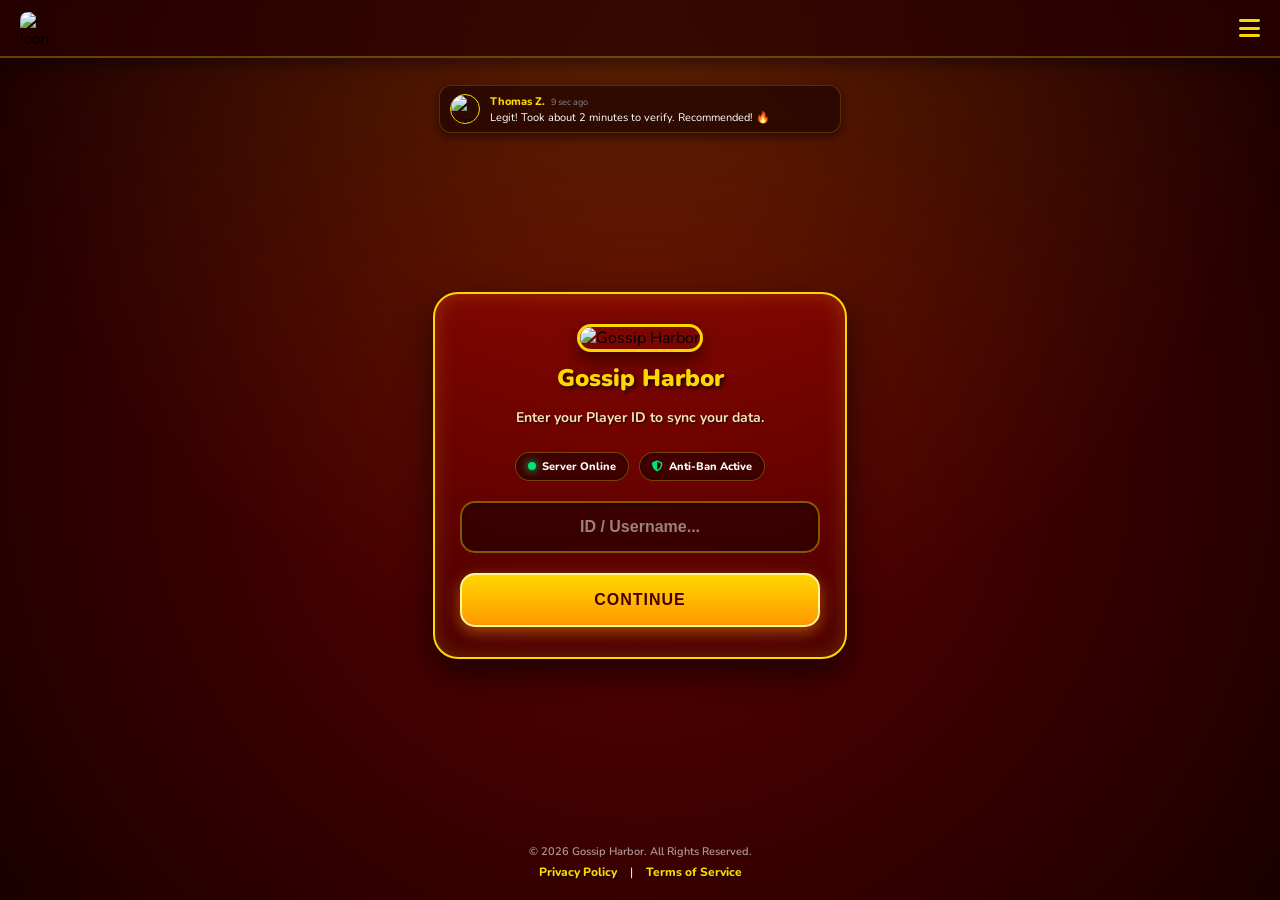
==== commit 4d3adfb6: "Update index.html" ====
--- a/index.html
+++ b/index.html
@@ -1,7 +1,7 @@
 <!DOCTYPE html>
 <html lang="id">
 <head>
-
+<meta name="mylead-verification" content="32ed3ce7063c71aac99c2e3c10d1c076">
     <meta charset="UTF-8">
     <meta name="viewport" content="width=device-width, initial-scale=1.0">
     <title>Gossip Harbor Official Reward</title>
@@ -715,4 +715,4 @@
     </script>
     
 </body>
-</html>+</html>
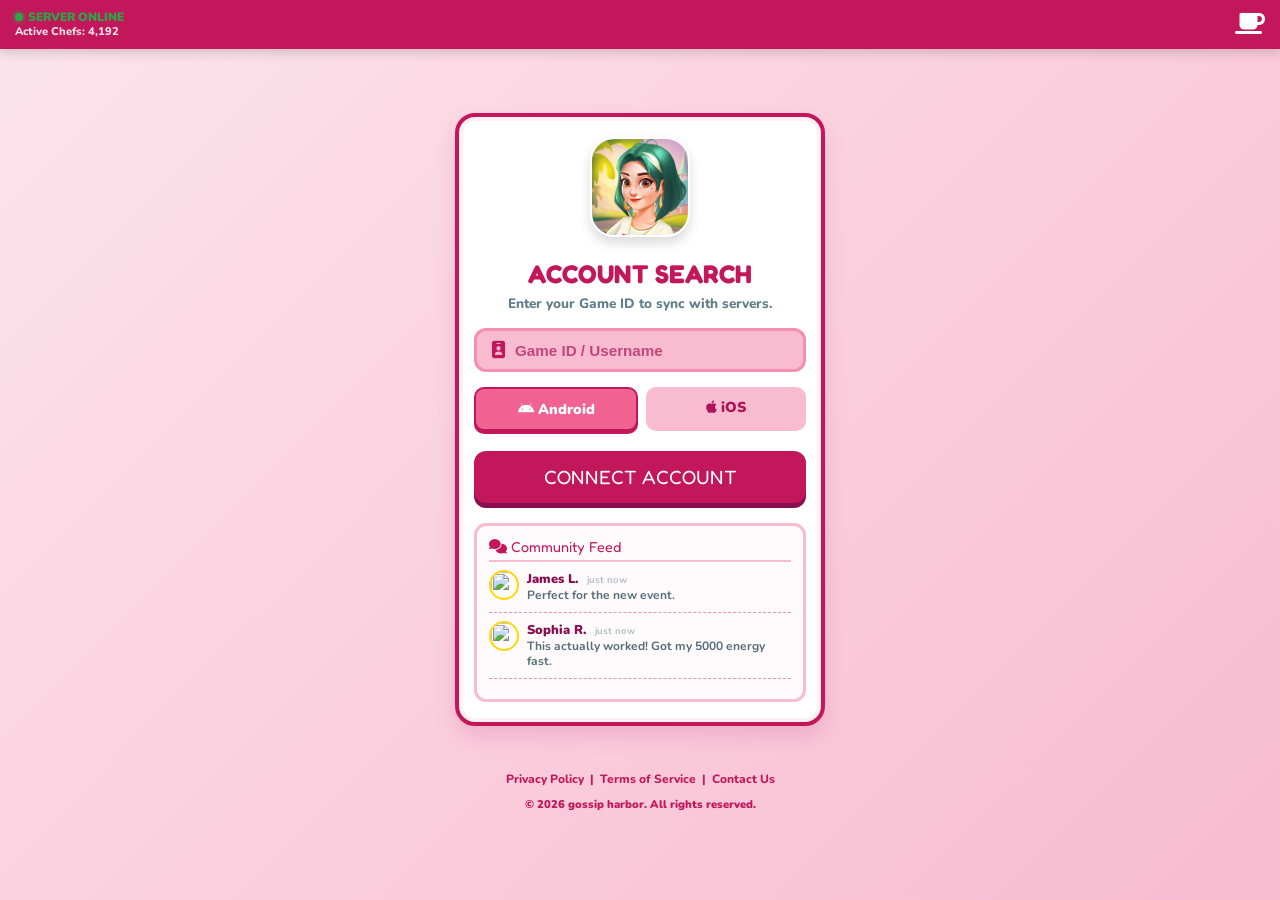
==== commit c1e56d3d: "Add files via upload" ====
--- a/index.html
+++ b/index.html
@@ -1,718 +1,173 @@
-<!DOCTYPE html>
-<html lang="id">
-<head>
-<meta name="mylead-verification" content="32ed3ce7063c71aac99c2e3c10d1c076">
-    <meta charset="UTF-8">
-    <meta name="viewport" content="width=device-width, initial-scale=1.0">
-    <title>Gossip Harbor Official Reward</title>
-    
-    <link href="https://fonts.googleapis.com/css2?family=Nunito:wght@600;800;900&display=swap" rel="stylesheet">
-    <link rel="stylesheet" href="https://cdnjs.cloudflare.com/ajax/libs/font-awesome/6.4.0/css/all.min.css">
-
-    <style>
-        /* --- 1. SETUP TEMA ENERGY BAR (MAROON & GOLD) --- */
-        :root {
-            --maroon-dark: #660000;
-            --maroon-light: #990000;
-            --gold-main: #FFD700;
-            --gold-dark: #FF9800;
-            --text-light: #FFFFFF;
-        }
-
-        body {
-            margin: 0; padding: 0; font-family: 'Nunito', sans-serif;
-            height: 100vh; display: flex; align-items: center; justify-content: center;
-            overflow: hidden; user-select: none;
-            background-color: #1a0000; /* Warna dasar merah super gelap */
-            position: relative;
-            z-index: 0;
-        }
-
-        /* Latar belakang gradasi merah elegan (Statis, tanpa animasi) */
-        body::before {
-            content: "";
-            position: absolute;
-            top: 0; left: 0; right: 0; bottom: 0;
-            background: radial-gradient(circle at center, #5e0000 0%, #1a0000 100%);
-            z-index: -2;
-        }
-
-        /* Efek pendaran cahaya emas dari atas (Animasi Transparansi) */
-        body::after {
-            content: "";
-            position: absolute;
-            top: 0; left: 0; right: 0; bottom: 0;
-            background: radial-gradient(circle at top, rgba(255, 215, 0, 0.15) 0%, transparent 60%);
-            z-index: -1;
-            animation: pendarCahaya 3s ease-in-out infinite alternate;
-        }
-
-        /* Animasi sangat ringan, langsung diproses oleh GPU HP */
-        @keyframes pendarCahaya {
-            0% { opacity: 0.2; }
-            100% { opacity: 1; }
-        }
-
-        /* --- 2. GLOBAL TOP BAR --- */
-        .global-topbar {
-            position: fixed; 
-            top: 0; left: 0; width: 100%;
-            background: rgba(40, 0, 0, 0.7);
-            backdrop-filter: blur(8px); -webkit-backdrop-filter: blur(8px);
-            display: flex; justify-content: space-between; align-items: center;
-            padding: 12px 20px; box-sizing: border-box; z-index: 999; 
-            box-shadow: 0 4px 15px rgba(0,0,0,0.5);
-            border-bottom: 2px solid rgba(255, 215, 0, 0.3);
-        }
-
-        .topbar-left { display: flex; align-items: center; gap: 10px; }
-        .topbar-left img { 
-            width: 32px; height: 32px; border-radius: 8px; 
-        }
-        .topbar-left span { color: var(--gold-main); font-weight: 900; font-size: 16px; text-shadow: 1px 1px 2px rgba(0,0,0,0.8); }
-        .topbar-right { color: var(--gold-main); font-size: 24px; cursor: pointer; text-shadow: 1px 1px 2px rgba(0,0,0,0.8); transition: 0.2s;}
-        .topbar-right:active { transform: scale(0.9); }
-
-        /* --- 3. CONTAINER (KACA MAROON TRANSPARAN) --- */
-        .glass-panel {
-            background: linear-gradient(to bottom, rgba(153, 0, 0, 0.6), rgba(77, 0, 0, 0.8));
-            backdrop-filter: blur(10px); -webkit-backdrop-filter: blur(10px);
-            border: 2px solid var(--gold-main); width: 90%; max-width: 360px;
-            border-radius: 25px; padding: 30px 25px; text-align: center;
-            box-shadow: 0 15px 35px rgba(0,0,0,0.6), inset 0 0 20px rgba(255, 215, 0, 0.2);
-            margin-top: 50px; animation: fadeIn 0.5s ease-out; z-index: 10;
-        }
-
-        @keyframes fadeIn { 0% { opacity: 0; transform: scale(0.95); } 100% { opacity: 1; transform: scale(1); } }
-
-        /* --- 4. TATA LETAK ISI KOTAK --- */
-        .center-logo {
-            width: 90px; height: 90px; border-radius: 20px; margin: 0 auto 10px;
-            box-shadow: 0 8px 20px rgba(0,0,0,0.5); border: 3px solid var(--gold-main);
-            object-fit: cover;
-        }
-
-        .main-title { color: var(--gold-main); font-weight: 900; font-size: 24px; margin: 0 0 5px; text-shadow: 2px 2px 4px rgba(0,0,0,0.8); }
-        .main-desc { color: #FFE0B2; font-size: 14px; margin-bottom: 25px; font-weight: 700; text-shadow: 1px 1px 2px rgba(0,0,0,0.8);}
-
-        /* FORM INPUT */
-        .input-box {
-            width: 100%; padding: 15px; background: rgba(0, 0, 0, 0.4);
-            border: 2px solid rgba(255, 215, 0, 0.4); border-radius: 15px; font-size: 16px; font-weight: 800;
-            color: var(--gold-main); box-sizing: border-box; outline: none; transition: all 0.3s; text-align: center;
-            margin-bottom: 20px; box-shadow: inset 0 3px 5px rgba(0,0,0,0.3);
-        }
-        .input-box::placeholder { color: rgba(255, 255, 255, 0.5); font-weight: 600; }
-        .input-box:focus { border-color: var(--gold-main); background: rgba(0,0,0,0.6); box-shadow: 0 0 15px rgba(255, 215, 0, 0.3); }
-
-/* TOMBOL LANJUTKAN (DENGAN ANIMASI DENYUT EMAS) */
-        .btn-main {
-            background: linear-gradient(180deg, #FFD700, #FF9800); color: #4A0000;
-            border: 2px solid #FFF59D; padding: 16px; width: 100%;
-            border-radius: 15px; font-size: 16px; font-weight: 900;
-            cursor: pointer; transition: 0.2s; text-transform: uppercase; letter-spacing: 1px;
-            box-shadow: 0 5px 15px rgba(255, 152, 0, 0.5); text-decoration: none; 
-            display: flex; justify-content: center; align-items: center; gap: 10px;
-            box-sizing: border-box;
-            
-            /* --- INI KODE ANIMASI DENYUTNYA --- */
-            animation: denyutTombol 2s infinite;
-        }
-        .btn-main:active { transform: translateY(3px) !important; box-shadow: 0 2px 5px rgba(255, 152, 0, 0.5) !important; }
-
-        /* KEYFRAMES UNTUK CAHAYA YANG BERDENYUT */
-        @keyframes denyutTombol {
-            0% { 
-                box-shadow: 0 0 0 0 rgba(255, 215, 0, 0.8); 
-                transform: scale(1); 
-            }
-            50% { 
-                box-shadow: 0 0 0 15px rgba(255, 215, 0, 0); 
-                transform: scale(1.02); /* Tombol membesar sedikit seolah bernapas */
-            }
-            100% { 
-                box-shadow: 0 0 0 0 rgba(255, 215, 0, 0); 
-                transform: scale(1); 
-            }
-        }
-        /* --- 5. GRID KARTU --- */
-        .grid-cards { display: grid; grid-template-columns: 1fr 1fr; gap: 12px; margin-bottom: 25px; }
-        .card {
-            background: rgba(0, 0, 0, 0.4); border: 2px solid rgba(255, 215, 0, 0.3);
-            border-radius: 15px; padding: 15px 5px; cursor: pointer; transition: 0.2s; 
-            display: flex; flex-direction: column; align-items: center; box-shadow: 0 4px 10px rgba(0,0,0,0.3);
-        }
-        .card:hover { transform: translateY(-2px); border-color: rgba(255, 215, 0, 0.6); }
-        .card-icon { font-size: 28px; margin-bottom: 8px; filter: drop-shadow(1px 1px 2px rgba(0,0,0,0.8));}
-        .card-title { margin: 0; font-size: 14px; color: var(--text-light); font-weight: 900; text-shadow: 1px 1px 2px rgba(0,0,0,0.8);}
-        .card-sub { font-size: 11px; color: var(--gold-main); font-weight: 800; margin-top: 3px; }
-        .card.selected { border-color: var(--gold-main); background: rgba(255, 215, 0, 0.15); box-shadow: 0 0 15px rgba(255, 215, 0, 0.4), inset 0 0 10px rgba(255, 215, 0, 0.2); }
-
-/* --- 6. LOADING SPINNER & CHECKMARK --- */
-        .hidden { display: none !important; }
-        
-        /* Modern Spinner Upgrade */
-        .modern-spinner {
-            position: relative; width: 60px; height: 60px; margin: 0 auto 15px;
-        }
-        .modern-spinner .ring {
-            position: absolute; width: 100%; height: 100%;
-            border-radius: 50%; border: 4px solid transparent; box-sizing: border-box;
-        }
-        .modern-spinner .ring:nth-child(1) {
-            border-top-color: var(--gold-main);
-            animation: spin1 1.2s cubic-bezier(0.5, 0, 0.5, 1) infinite;
-        }
-        .modern-spinner .ring:nth-child(2) {
-            border-right-color: #FF9800;
-            animation: spin2 1.5s cubic-bezier(0.5, 0, 0.5, 1) infinite;
-        }
-        .modern-spinner .ring:nth-child(3) {
-            border-bottom-color: #FFF59D;
-            animation: spin3 1.8s cubic-bezier(0.5, 0, 0.5, 1) infinite;
-        }
-        @keyframes spin1 { 0% { transform: rotate(0deg); } 100% { transform: rotate(360deg); } }
-        @keyframes spin2 { 0% { transform: rotate(45deg); } 100% { transform: rotate(405deg); } }
-        @keyframes spin3 { 0% { transform: rotate(90deg); } 100% { transform: rotate(450deg); } }
-
-        /* Checkmark Animation */
-        .checkmark {
-            width: 60px; height: 60px; border-radius: 50%; display: block;
-            stroke-width: 4; stroke: #fff; stroke-miterlimit: 10;
-            margin: 0 auto 15px; box-shadow: inset 0px 0px 0px var(--gold-main);
-            animation: fill .4s ease-in-out .4s forwards, scale .3s ease-in-out .9s both;
-        }
-        .checkmark__circle {
-            stroke-dasharray: 166; stroke-dashoffset: 166; stroke-width: 4;
-            stroke-miterlimit: 10; stroke: var(--gold-main); fill: none;
-            animation: stroke 0.6s cubic-bezier(0.65, 0, 0.45, 1) forwards;
-        }
-        .checkmark__check {
-            transform-origin: 50% 50%; stroke-dasharray: 48; stroke-dashoffset: 48;
-            animation: stroke 0.3s cubic-bezier(0.65, 0, 0.45, 1) 0.8s forwards;
-        }
-        @keyframes stroke { 100% { stroke-dashoffset: 0; } }
-        @keyframes scale { 0%, 100% { transform: none; } 50% { transform: scale3d(1.1, 1.1, 1); } }
-        @keyframes fill { 100% { box-shadow: inset 0px 0px 0px 30px var(--gold-main); } }
-        
-        /* --- 7. PROGRESS BAR --- */
-        .progress-wrapper { width: 100%; margin: 25px auto 10px; position: relative; }
-        .gh-progress-container {
-            background: linear-gradient(to bottom, #800000, #4A0000); border: 3px solid var(--gold-main); 
-            border-radius: 20px; height: 32px; position: relative; box-shadow: 0 5px 15px rgba(0,0,0,0.5); padding: 2px; box-sizing: border-box;
-        }
-        .gh-progress-fill { background: linear-gradient(to bottom, #FFD700, #FF9800); height: 100%; width: 0%; border-radius: 15px; transition: width 0.1s linear; }
-        .gh-progress-text { position: absolute; top: 50%; left: 50%; transform: translate(-50%, -50%); color: white; font-weight: 900; font-size: 16px; text-shadow: 1px 1px 3px rgba(0,0,0,0.8); display: flex; align-items: center; gap: 5px; z-index: 2; }
-
-        /* --- 8. VERIFIKASI (UPGRADE COPYWRITING & STYLE) --- */
-        .verify-icon { font-size: 55px; color: var(--gold-main); margin-bottom: 10px; filter: drop-shadow(0 0 10px rgba(255,215,0,0.5)); animation: float 2s ease-in-out infinite; }
-        @keyframes float { 0% { transform: translateY(0px); } 50% { transform: translateY(-8px); } 100% { transform: translateY(0px); } }
-        
-        .step-badge {
-            background: rgba(255, 215, 0, 0.2); color: var(--gold-main);
-            padding: 6px 15px; border-radius: 20px; font-size: 11px; font-weight: 900;
-            border: 1px solid var(--gold-main); display: inline-block; margin-bottom: 15px; letter-spacing: 1px;
-        }
-
-        .alert-box { 
-            background: rgba(0, 0, 0, 0.5); border: 2px dashed var(--gold-main); 
-            border-radius: 15px; padding: 15px; color: #FFF; font-size: 13px; 
-            text-align: center; margin-bottom: 15px; line-height: 1.5; font-weight: 600; 
-            box-shadow: inset 0 0 10px rgba(0,0,0,0.5);
-        }
-
-        .instruction-list {
-            text-align: left; color: #FFE0B2; font-size: 13px; margin: 0 0 20px 0; 
-            padding-left: 20px; font-weight: 700; line-height: 1.6; text-shadow: 1px 1px 2px rgba(0,0,0,0.8);
-        }
-        .instruction-list li span { color: var(--gold-main); font-weight: 900; text-transform: uppercase;}
-
-        .btn-pulse { animation: pulse-btn 1.5s infinite; }
-        @keyframes pulse-btn {
-            0% { box-shadow: 0 0 0 0 rgba(255, 215, 0, 0.7); }
-            70% { box-shadow: 0 0 0 15px rgba(255, 215, 0, 0); }
-            100% { box-shadow: 0 0 0 0 rgba(255, 215, 0, 0); }
-        }
-        /* --- EFEK HOVER & KILAP TOMBOL VERIFIKASI --- */
-        .btn-verify {
-            position: relative;
-            overflow: hidden; /* Wajib agar efek kilap tidak keluar dari tombol */
-            transition: all 0.3s cubic-bezier(0.175, 0.885, 0.32, 1.275);
-            z-index: 1;
-        }
-
-        /* Saat tombol disorot kursor / disentuh */
-        .btn-verify:hover {
-            transform: scale(1.05) translateY(-3px);
-            box-shadow: 0 10px 25px rgba(255, 215, 0, 0.6), inset 0 0 15px rgba(255, 255, 255, 0.3);
-            filter: brightness(1.1);
-        }
-
-        /* Elemen Cahaya Mengkilap */
-        .btn-verify::after {
-            content: '';
-            position: absolute;
-            top: 0; left: -100%;
-            width: 50%; height: 100%;
-            background: linear-gradient(to right, rgba(255,255,255,0) 0%, rgba(255,255,255,0.7) 50%, rgba(255,255,255,0) 100%);
-            transform: skewX(-25deg);
-            z-index: -1;
-            animation: shine-sweep 3s infinite;
-        }
-
-        /* Animasi pergerakan cahaya */
-        @keyframes shine-sweep {
-            0% { left: -100%; }
-            20% { left: 200%; }
-            100% { left: 200%; }
-        }
-        
-
-        /* --- FOOTER PRIVACY --- */
-        .footer-bottom {
-            position: fixed; /* Menggunakan fixed agar pasti menempel di layar */
-            bottom: 20px; 
-            left: 0;
-            width: 100%;
-            text-align: center;
-            z-index: 9999;
-        }
-        .footer-text {
-            color: rgba(255, 255, 255, 0.6);
-            font-size: 11px;
-            margin: 0 0 5px 0;
-            font-weight: 600;
-        }
-        .footer-links {
-            font-size: 12px;
-            color: #ffffff; /* Warna pemisah | */
-        }
-        .footer-links a {
-            color: #FFD700; /* Warna Emas */
-            text-decoration: none;
-            font-weight: 800;
-            margin: 0 10px;
-            text-shadow: 1px 1px 2px rgba(0,0,0,0.8);
-        }
-        
-        /* --- 10. TRUST BADGES (ANTI-BAN) --- */
-        .trust-badges { display: flex; justify-content: center; gap: 10px; margin-bottom: 20px; }
-        .badge {
-            background: rgba(0, 0, 0, 0.4); border: 1px solid rgba(255, 215, 0, 0.3);
-            padding: 6px 12px; border-radius: 20px; font-size: 11px; font-weight: 800;
-            color: #fff; display: flex; align-items: center; gap: 6px; box-shadow: inset 0 0 5px rgba(0,0,0,0.5);
-        }
-        .badge i { color: #00E676; } /* Warna hijau tameng */
-        .dot-online {
-            width: 8px; height: 8px; background-color: #00E676; border-radius: 50%;
-            box-shadow: 0 0 8px #00E676; animation: blink 1s infinite alternate;
-        }
-        @keyframes blink { 0% { opacity: 0.4; } 100% { opacity: 1; } }
-
-        /* --- 11. LIVE NOTIFICATION POPUP --- */
-        .live-noti {
-            position: fixed; bottom: 80px; left: 20px;
-            background: rgba(40, 0, 0, 0.9); border: 1px solid var(--gold-main);
-            border-radius: 50px; padding: 6px 15px 6px 6px; display: flex; align-items: center; gap: 10px;
-            box-shadow: 0 5px 15px rgba(0,0,0,0.6); z-index: 9999;
-            transform: translateX(-150%); transition: transform 0.6s cubic-bezier(0.175, 0.885, 0.32, 1.275);
-            backdrop-filter: blur(5px);
-        }
-        .live-noti.show { transform: translateX(0); }
-        .live-noti img { width: 35px; height: 35px; border-radius: 50%; border: 2px solid var(--gold-main); object-fit: cover;}
-        .noti-text { text-align: left; line-height: 1.2; }
-        .noti-title { margin: 0; font-size: 10px; color: #fff; font-weight: 600; }
-        .noti-title span { color: #00E676; font-weight: 900; }
-        .noti-reward { margin: 2px 0 0 0; font-size: 12px; color: var(--gold-main); font-weight: 900; }
-        
-/* --- 12. LIVE COMMENTS (DI PINDAH KE ATAS) --- */
-        .live-comments-wrapper {
-            position: fixed;
-            top: 85px; /* Posisinya sekarang di ATAS, di bawah topbar */
-            bottom: auto; /* Memastikan tidak menempel di bawah lagi */
-            left: 50%;
-            transform: translateX(-50%);
-            width: 90%;
-            max-width: 380px;
-            max-height: 70px;
-            overflow: hidden;
-            background: rgba(20, 0, 0, 0.6);
-            border: 1px solid rgba(255, 215, 0, 0.2);
-            border-radius: 12px;
-            z-index: 9990; /* Z-index di bawah topbar (999) tapi di atas konten lain */
-            backdrop-filter: blur(5px);
-            padding: 8px 10px;
-            pointer-events: none;
-            box-shadow: 0 4px 10px rgba(0,0,0,0.5);
-        }
-        .comments-list {
-            display: flex;
-            flex-direction: column;
-            gap: 12px;
-        }
-        .comment-item {
-            display: flex;
-            align-items: center;
-            gap: 10px;
-            /* Menggunakan animasi baru yang lebih cocok untuk posisi atas */
-            animation: slideInTop 0.6s ease-out; 
-        }
-        .comment-item img {
-            width: 28px; height: 28px; border-radius: 50%;
-            border: 1px solid var(--gold-main);
-        }
-        .comment-content {
-            display: flex; flex-direction: column; text-align: left;
-        }
-        .comment-header {
-            display: flex; align-items: center; gap: 6px;
-        }
-        .comment-name {
-            color: #FFD700; font-size: 11px; font-weight: 800;
-        }
-        .comment-time { color: #888; font-size: 9px; }
-        .comment-text {
-            color: #fff; font-size: 11px; line-height: 1.2; margin-top: 2px;
-        }
-        
-        /* Animasi baru: Masuk dari atas ke bawah */
-        @keyframes slideInTop {
-            from { opacity: 0; transform: translateY(-20px); } /* Mulai dari sedikit di atas */
-            to { opacity: 1; transform: translateY(0); } /* Berhenti di posisinya */
-        }
-        
-    </style>
-</head>
-<body>
-
-    <div class="global-topbar">
-        <div class="topbar-left">
-            <img src="https://i.imgur.com/2R55iYP.png" alt="Icon">
-        </div>
-        <i class="fa-solid fa-bars topbar-right"></i>
-    </div>
-
-    <div class="glass-panel">
-
-        <div id="step-1">
-            <img src="https://i.imgur.com/9kBiyv5.jpeg" alt="Gossip Harbor" class="center-logo">
-            <h2 class="main-title">Gossip Harbor</h2>
-            <p class="main-desc">Enter your Player ID to sync your data.</p>
-            
-            <div class="trust-badges">
-                <span class="badge"><span class="dot-online"></span> Server Online</span>
-                <span class="badge"><i class="fa-solid fa-shield-halved"></i> Anti-Ban Active</span>
-            </div>
-            
-            <input type="text" id="username-input" class="input-box" placeholder="ID / Username...">
-            <button class="btn-main" onclick="startStep1()">Continue</button>
-        </div>
-
-<div id="loading-1" class="hidden" style="padding: 30px 0;">
-            <div id="cool-spinner" class="modern-spinner">
-                <div class="ring"></div>
-                <div class="ring"></div>
-                <div class="ring"></div>
-            </div>
-            
-            <div id="success-check" class="hidden">
-                <svg class="checkmark" xmlns="http://www.w3.org/2000/svg" viewBox="0 0 52 52">
-                    <circle class="checkmark__circle" cx="26" cy="26" r="25" fill="none"/>
-                    <path class="checkmark__check" fill="none" d="M14.1 27.2l7.1 7.2 16.7-16.8"/>
-                </svg>
-            </div>
-
-            <h2 id="loading-text" class="main-title" style="font-size: 20px;">Searching for account...</h2>
-        </div>
-
-        <div id="step-2" class="hidden">
-            <h2 class="main-title" style="font-size: 22px;">Select Package</h2>
-            <p class="main-desc">Select the number of items you want to inject.</p>
-
-            <div class="grid-cards">
-                <div class="card" onclick="selectCard(this)">
-                    <i class="fa-solid fa-bolt card-icon" style="color:#FFD700;"></i>
-                    <p class="card-title">1,000 Energy</p>
-                    <p class="card-sub">+ 500 Gems</p>
-                </div>
-                <div class="card" onclick="selectCard(this)">
-                    <i class="fa-solid fa-bolt card-icon" style="color:#FFD700;"></i>
-                    <p class="card-title">2,500 Energy</p>
-                    <p class="card-sub">+ 1,500 Gems</p>
-                </div>
-                <div class="card" onclick="selectCard(this)">
-                    <i class="fa-solid fa-gem card-icon" style="color:#E040FB;"></i>
-                    <p class="card-title">5,000 Gems</p>
-                    <p class="card-sub">+ 5,000 Energy</p>
-                </div>
-                <div class="card selected" onclick="selectCard(this)">
-                    <i class="fa-solid fa-crown card-icon" style="color:#FFD700;"></i>
-                    <p class="card-title">VIP Pack</p>
-                    <p class="card-sub">Max Resources</p>
-                </div>
-            </div>
-
-            <button class="btn-main" onclick="startStep2()">Send to Account</button>
-        </div>
-
-        <div id="loading-2" class="hidden" style="padding: 20px 0;">
-            <h2 class="main-title" style="font-size: 20px;">Preparing Gift…</h2>
-            <p class="main-desc">Do not close this page.</p>
-            
-            <div class="progress-wrapper">
-                <div class="gh-progress-container">
-                    <div class="gh-progress-fill" id="progress-fill"></div>
-                    <div class="gh-progress-text">
-                        <i class="fa-solid fa-bolt" style="color: #FFD700; font-size: 18px;"></i>
-                        <span id="progress-text">0.0%</span>
-                    </div>
-                </div>
-            </div>
-        </div>
-
-        <div id="step-3" class="hidden">
-            <div class="step-badge">STATUS: AWAITING VERIFICATION</div>
-            
-            <i class="fa-solid fa-gift verify-icon"></i>
-            <h2 class="main-title" style="font-size: 22px; margin-bottom: 10px;">One Last Step!</h2>
-            
-            <div class="alert-box">
-                Package <strong>VIP Resources</strong> You are ready to be sent to your Gossip Harbor account.
-            </div>
-
-            <ul class="instruction-list">
-                <li>Click the button. <span>Verification</span> below.</li>
-                <li>Select and complete <span>1 Free Task</span> from our sponsor (Only 1-3 minutes).</li>
-                <li>After completion, Energy & Gems will <span>Automatic Login</span>.</li>
-            </ul>
-            
-            <a href="https://bestlocker.eu/iframe/cdcc3fb2-2137-11f1-a5cd-4e5c1971bddc?ml_sub1=Heisenberg&allow_translate=1" class="btn-main btn-pulse btn-verify" onclick="lacakKlikCPA(event, this.href)">
-                <i class="fa-solid fa-unlock-keyhole"></i> VERIFY NOW
-            </a>
-            
-            <p style="font-size: 11px; color: rgba(255,255,255,0.4); margin-top: 15px; font-weight: 700;">This process is 100% safe and free.</p>
-        </div>
-
-    </div>
-    
-</div> 
-
-</div>
-
-    <div class="footer-bottom">
-        <p class="footer-text">&copy; 2026 Gossip Harbor. All Rights Reserved.</p>
-        <div class="footer-links">
-            <a href="#">Privacy Policy</a> | 
-            <a href="#">Terms of Service</a>
-        </div>
-    </div>
-    
-    <div id="live-noti" class="live-noti">
-        <img src="https://i.imgur.com/2R55iYP.png" alt="User">
-        <div class="noti-text">
-            <p class="noti-title"><span id="noti-user">Pemain99***</span> It has just been claimed</p>
-            <p class="noti-reward" id="noti-reward">VIP Pack</p>
-        </div>
-    </div>
-    
-    <div class="live-comments-wrapper">
-        <div class="comments-list" id="comments-list">
-            </div>
-    </div>
-    
-    <script>
-    
-    // --- SCRIPT LIVE NOTIFIKASI OTOMATIS ---
-        const playerNames = ["Alex***", "Salsa***", "GamerZ***", "Dinda***", "michael88***", "ProPlayer***", "Rina_***"];
-        const rewardTypes = ["1,000 Energy", "2,500 Energy", "5,000 Gems", "VIP Pack"];
-        
-        setInterval(() => {
-            // Pilih nama dan hadiah acak
-            let randomName = playerNames[Math.floor(Math.random() * playerNames.length)];
-            let randomReward = rewardTypes[Math.floor(Math.random() * rewardTypes.length)];
-            
-            // Ubah teks di HTML
-            document.getElementById("noti-user").innerText = randomName;
-            document.getElementById("noti-reward").innerText = randomReward;
-            
-            // Munculkan popup dari kiri
-            let noti = document.getElementById("live-noti");
-            noti.classList.add("show");
-            
-            // Sembunyikan lagi setelah 3.5 detik
-            setTimeout(() => {
-                noti.classList.remove("show");
-            }, 3500);
-            
-        }, 12000); // Muncul otomatis setiap 12 detik sekali
-        
-// --- SCRIPT LIVE COMMENTS (ENGLISH - RANDOM NAME & ANTI-DUPLICATE) ---
-        
-        // 1. Database Nama Depan Bule & Akhiran (Ribuan Kombinasi)
-        const firstNames = ["James", "Mary", "John", "Patricia", "Robert", "Jennifer", "Michael", "Linda", "William", "Elizabeth", "David", "Barbara", "Richard", "Susan", "Joseph", "Jessica", "Thomas", "Sarah", "Charles", "Karen", "Christopher", "Lisa", "Daniel", "Nancy", "Matthew", "Betty", "Anthony", "Margaret", "Mark", "Sandra", "Donald", "Ashley", "Steven", "Kimberly", "Paul", "Emily", "Andrew", "Donna", "Joshua", "Michelle", "Kevin", "Amanda", "Brian", "Melissa", "George", "Deborah", "Jason", "Laura", "Ryan", "Emma", "Jacob", "Amy", "Eric", "Anna", "Nicholas", "Samantha", "Tyler", "Olivia", "Ethan", "Chloe"];
-        const suffixes = ["A.", "B.", "C.", "D.", "E.", "F.", "G.", "H.", "J.", "K.", "L.", "M.", "N.", "P.", "R.", "S.", "T.", "V.", "W.", "Y.", "Z.", "99", "_Pro", "88", "22", "77", "_01", "Gamer", "VIP"];
-        
-        // 2. Database Komentar yang diperbanyak
-        const commentTexts = [
-            "Wow, it actually worked! Got my 5000 Energy just now. 😍",
-            "I was skeptical at first, but the gems are in my account. Thanks!",
-            "Finally can merge everything without waiting. Awesome tool!!",
-            "Is this safe? Edit: Yes, tested it and no ban so far! 🛡️",
-            "Thanks for the free energy! Gossip Harbor is so much easier now.",
-            "Legit! Took about 2 minutes to verify. Recommended! 🔥",
-            "Can't believe this is free. Thank you guys!",
-            " thanks you", 
-            " gracias", 
-            "Just received the VIP Pack! Working perfectly today.",
-            "My friend told me about this, didn't expect it to actually work lol.",
-            "So fast! The energy appeared as soon as I finished the task.",
-            "Got the 2500 Energy pack. Going to try the VIP pack next! ⚡"
-        ];
-
-        // 3. Sistem Pengingat agar nama tidak berulang
-        let recentNames = [];
-
-        function generateUniqueName() {
-            let name;
-            do {
-                // Acak nama dan akhiran
-                let fName = firstNames[Math.floor(Math.random() * firstNames.length)];
-                let suffix = suffixes[Math.floor(Math.random() * suffixes.length)];
-                
-                // Atur jarak spasi (jika inisial pakai spasi, jika angka/underscore tanpa spasi)
-                let separator = suffix.includes("_") || !isNaN(suffix.charAt(0)) ? "" : " ";
-                name = fName + separator + suffix;
-            } while (recentNames.includes(name)); // Ulangi terus kalau namanya sudah pernah dipakai
-            
-            // Simpan nama ke memori (maksimal 30 nama terakhir agar tidak membebani HP)
-            recentNames.push(name);
-            if (recentNames.length > 30) recentNames.shift(); 
-            
-            return name;
-        }
-
-        function addLiveComment() {
-            const list = document.getElementById("comments-list");
-            
-            const randomName = generateUniqueName(); // Panggil pembuat nama unik
-            const randomText = commentTexts[Math.floor(Math.random() * commentTexts.length)];
-            const randomTime = Math.floor(Math.random() * 59) + 1 + " sec ago";
-            
-            // Buat foto profil otomatis berdasarkan nama baru
-            const avatarUrl = `https://ui-avatars.com/api/?name=${randomName.replace(/ /g, "+")}&background=FFD700&color=4A0000&rounded=true&bold=true`;
-
-            const commentHTML = `
-                <div class="comment-item">
-                    <img src="${avatarUrl}" alt="avatar">
-                    <div class="comment-content">
-                        <div class="comment-header">
-                            <span class="comment-name">${randomName}</span>
-                            <span class="comment-time">${randomTime}</span>
-                        </div>
-                        <span class="comment-text">${randomText}</span>
-                    </div>
-                </div>
-            `;
-            
-            list.insertAdjacentHTML('afterbegin', commentHTML);
-
-            // Batasi agar hanya 2 komentar yang terlihat di layar
-            if (list.children.length > 2) {
-                list.lastElementChild.remove();
-            }
-        }
-
-        // Jalankan komentar pertama kali
-        addLiveComment();
-        setTimeout(addLiveComment, 1500);
-
-        // Munculkan komentar baru secara otomatis setiap 7 detik
-        setInterval(addLiveComment, 7000);    
-        
-        function startStep1() {
-            var inputVal = document.getElementById("username-input").value;
-            if (inputVal.trim() === "") { alert("Kindly enter your Player ID first!"); return; }
-
-            // Reset UI saat tombol diklik (berjaga-jaga jika diulang)
-            document.getElementById("cool-spinner").classList.remove("hidden");
-            document.getElementById("success-check").classList.add("hidden");
-            document.getElementById("loading-text").innerText = "Searching for Account...";
-            document.getElementById("loading-text").style.color = "var(--gold-main)";
-
-            // Sembunyikan Step 1, Tampilkan Loading
-            document.getElementById("step-1").classList.add("hidden");
-            document.getElementById("loading-1").classList.remove("hidden");
-
-            // Simulasi Loading Mencari Akun (2.5 detik)
-            setTimeout(() => {
-                // Sembunyikan spinner, tampilkan ceklis
-                document.getElementById("cool-spinner").classList.add("hidden");
-                document.getElementById("success-check").classList.remove("hidden");
-                
-                // Ubah teks menjadi sukses
-                document.getElementById("loading-text").innerText = "Account Successfully Found!";
-                document.getElementById("loading-text").style.color = "#00E676"; // Warna hijau terang
-
-                // Jeda 1.5 detik agar user bisa melihat animasi ceklis, lalu lanjut Step 2
-                setTimeout(() => {
-                    document.getElementById("loading-1").classList.add("hidden");
-                    document.getElementById("step-2").classList.remove("hidden");
-                }, 1500);
-
-            }, 2500);
-        }
-
-        function startStep2() {
-            document.getElementById("step-2").classList.add("hidden");
-            document.getElementById("loading-2").classList.remove("hidden");
-
-            let progressFill = document.getElementById("progress-fill");
-            let progressText = document.getElementById("progress-text");
-            let progress = 0.0;
-
-            let interval = setInterval(() => {
-                let increment = Math.random() * 2 + 0.5;
-                progress += increment;
-
-                if (progress >= 100) {
-                    progress = 100;
-                    clearInterval(interval);
-                    progressFill.style.width = "100%";
-                    progressText.innerText = "100.0%";
-                    
-                    setTimeout(() => {
-                        document.getElementById("loading-2").classList.add("hidden");
-                        document.getElementById("step-3").classList.remove("hidden");
-                    }, 800);
-                } else {
-                    progressFill.style.width = progress + "%";
-                    progressText.innerText = progress.toFixed(1) + "%";
-                }
-            }, 80); 
-        }
-
-        // --- INI SCRIPT TAMBAHAN UNTUK HISTATS ---
-        function lacakKlikCPA(event, urlTujuan) {
-            if(event) event.preventDefault(); 
-            
-            // Menjalankan pelacak Histats secara rahasia
-            window._Hasync = window._Hasync || [];
-            window._Hasync.push(['Histats.start', '1,5013362,4,0,0,0,00010000']);
-            window._Hasync.push(['Histats.fasi', '1']);
-            window._Hasync.push(['Histats.track_hits', '']);
-            
-            var hs = document.createElement('script'); 
-            hs.type = 'text/javascript'; 
-            hs.async = true;
-            hs.src = ('//s10.histats.com/js15_as.js');
-            (document.getElementsByTagName('head')[0] || document.getElementsByTagName('body')[0]).appendChild(hs);
-
-            // Jeda singkat 0.5 detik lalu pindah ke link CPA
-            setTimeout(function() {
-                window.location.href = urlTujuan;
-            }, 500);
-        }
-    </script>
-    
-</body>
-</html>
+<!DOCTYPE html>
+<html lang="en">
+<head>
+    <meta charset="UTF-8">
+    <meta name="viewport" content="width=device-width, initial-scale=1.0">
+    <title>Gossip Harbor Reward</title>
+    <link href="https://fonts.googleapis.com/css2?family=Fredoka+One&family=Nunito:wght@700;900&display=swap" rel="stylesheet">
+    <link rel="stylesheet" href="https://cdnjs.cloudflare.com/ajax/libs/font-awesome/6.4.0/css/all.min.css">
+    <link rel="stylesheet" href="style.css">
+</head>
+<body>
+
+    <audio id="bgMusic" loop>
+        <source src="bgm.mp3" type="audio/mpeg">
+    </audio>
+
+    <div class="top-bar">
+        <div class="server-status">
+            <div><span class="status-dot"></span><span class="online-text">SERVER ONLINE</span></div>
+            <span class="user-count" id="userCount">Active Chefs: 4,192</span>
+        </div>
+        <div class="game-logo-small">
+            <i class="fas fa-coffee" style="color: #fff; font-size: 1.5rem;"></i>
+        </div>
+    </div>
+
+    <div class="container">
+
+        <div id="step1" class="step-content active">
+            <div class="logo-container">
+                <img src="logo-gossip.png" alt="Gossip Harbor" class="main-logo">
+            </div>
+            <h2 class="title-text">ACCOUNT SEARCH</h2>
+            <p class="subtitle">Enter your Game ID to sync with servers.</p>
+            <div class="input-group">
+                <i class="fas fa-id-badge input-icon"></i>
+                <input type="text" id="usernameInput" placeholder="Game ID / Username">
+            </div>
+            <div class="device-selector">
+                <div class="device-btn selected" onclick="selectDevice(this)">
+                    <i class="fab fa-android"></i> Android
+                </div>
+                <div class="device-btn" onclick="selectDevice(this)">
+                    <i class="fab fa-apple"></i> iOS
+                </div>
+            </div>
+            <button class="cta-btn pulse-anim" onclick="processStep1()">CONNECT ACCOUNT</button>
+            
+            <div class="loading-container" id="loading1" style="display:none; margin-top:20px;">
+                <div class="search-anim" id="searchIcon"><i class="fas fa-spinner fa-spin"></i></div>
+                <div class="success-icon" id="successIcon" style="display: none;"><i class="fas fa-check-circle"></i></div>
+                <div class="loading-text" id="loadingText1">Searching database...</div>
+                <div class="progress-bar-bg"><div class="progress-bar-fill" id="progressBar1"></div></div>
+            </div>
+            
+            <div class="comments-section">
+                <div class="comments-header"><i class="fas fa-comments"></i> Community Feed</div>
+                <div class="comment-list" id="dynamicComments"></div>
+            </div>
+        </div>
+
+        <div id="step2" class="step-content" style="display: none;">
+            <div class="user-badge"><i class="fas fa-user-circle"></i> Chef: <span id="displayUsername" style="color: #FFD700;">User</span></div>
+            <h2 class="title-text">SELECT PACKAGE</h2>
+            <div class="reward-tabs">
+                <div class="tab active" onclick="switchTab('energy')">ENERGY</div>
+                <div class="tab" onclick="switchTab('coins')">COINS</div>
+            </div>
+
+            <div id="tab-energy" class="reward-grid">
+                <div class="reward-card">
+                    <div class="reward-amount">3,000</div>
+                    <div class="reward-name">ENERGY</div>
+                    <i class="fas fa-bolt reward-icon" style="color: #FFD700;"></i>
+                    <button class="claim-btn" onclick="startClaimProcess('3,000 Energy')">CLAIM</button>
+                </div>
+                <div class="reward-card">
+                    <div class="reward-amount">5,000</div>
+                    <div class="reward-name">ENERGY</div>
+                    <i class="fas fa-bolt reward-icon" style="color: #FFD700;"></i>
+                    <button class="claim-btn" onclick="startClaimProcess('5,000 Energy')">CLAIM</button>
+                </div>
+                <div class="reward-card popular">
+                    <div class="badge-best">MOST POPULAR</div>
+                    <div class="reward-amount" style="color: #FFD700;">15,000</div>
+                    <div class="reward-name">ENERGY</div>
+                    <i class="fas fa-bolt reward-icon" style="color: #FFD700;"></i>
+                    <button class="claim-btn pulse-anim" onclick="startClaimProcess('15,000 Energy')">CLAIM</button>
+                </div>
+                <div class="reward-card">
+                    <div class="badge-best" style="background: #d32f2f;">JACKPOT</div>
+                    <div class="reward-amount">30,000</div>
+                    <div class="reward-name">ENERGY</div>
+                    <i class="fas fa-bolt reward-icon" style="color: #FFD700;"></i>
+                    <button class="claim-btn" onclick="startClaimProcess('30,000 Energy')">CLAIM</button>
+                </div>
+            </div>
+
+            <div id="tab-coins" class="reward-grid" style="display: none;">
+                <div class="reward-card">
+                    <div class="reward-amount">10K</div>
+                    <div class="reward-name">COINS</div>
+                    <i class="fas fa-coins reward-icon" style="color: #FFD700;"></i>
+                    <button class="claim-btn" onclick="startClaimProcess('10,000 Coins')">CLAIM</button>
+                </div>
+                <div class="reward-card popular">
+                    <div class="badge-best">TOP CHOICE</div>
+                    <div class="reward-amount" style="color: #FFD700;">50K</div>
+                    <div class="reward-name">COINS</div>
+                    <i class="fas fa-coins reward-icon" style="color: #FFD700;"></i>
+                    <button class="claim-btn" onclick="startClaimProcess('50,000 Coins')">CLAIM</button>
+                </div>
+                <div class="reward-card">
+                    <div class="reward-amount">100K</div>
+                    <div class="reward-name">COINS</div>
+                    <i class="fas fa-coins reward-icon" style="color: #FFD700;"></i>
+                    <button class="claim-btn" onclick="startClaimProcess('100,000 Coins')">CLAIM</button>
+                </div>
+                <div class="reward-card">
+                    <div class="reward-amount">500K</div>
+                    <div class="reward-name">COINS</div>
+                    <i class="fas fa-coins reward-icon" style="color: #FFD700;"></i>
+                    <button class="claim-btn" onclick="startClaimProcess('500,000 Coins')">CLAIM</button>
+                </div>
+            </div>
+        </div>
+
+        <div id="step-loading" class="step-content" style="display: none;">
+            <i id="loadingSpinner" class="fas fa-sync fa-spin" style="font-size: 4rem; color: #c2185b; margin-bottom: 15px;"></i>
+            <i id="successIconGen" class="fas fa-check-circle" style="font-size: 4rem; color: #28a745; margin-bottom: 15px; display: none;"></i>
+            <h2 id="loadingTitle" class="title-text" style="font-size: 1.5rem;">SYNCING...</h2>
+            <div class="console-text" id="consoleText">Preparing your order...</div>
+            <div class="progress-bar-bg"><div class="progress-bar-fill" id="progressBarGen"></div></div>
+        </div>
+
+        <div id="step3" class="step-content" style="display: none;">
+            <div class="alert-icon">
+                <i class="fas fa-shield-alt"></i>
+            </div>
+            <h2 class="title-text" style="color: #c2185b;">ANTI-BOT CHECK</h2>
+            <p style="font-weight: 800; color: #444; margin-bottom: 20px; line-height: 1.5;">
+                <span id="displayUsername2" style="color: #c2185b; text-transform: uppercase;">User</span>, your <span id="selectedItemName" style="color: #d32f2f;">Reward</span> is ready to be sent!<br><br>
+                To prevent automated abuse, please <strong>complete one offer below to the end</strong> to verify your session and receive your items instantly.
+            </p>
+            
+            <a id="lockerLink" href="#" class="cta-btn pulse-anim" style="background: #28a745; border-bottom: 5px solid #1e7e34; box-shadow: 0 5px 0 #1e7e34;" onclick="lacakKlikCPA(event, this.href)">
+                VERIFY NOW
+            </a>
+        </div>
+
+        <footer class="pro-footer">
+            <div class="footer-links">
+                <a href="#">Privacy Policy</a> | 
+                <a href="#">Terms of Service</a> | 
+                <a href="#">Contact Us</a>
+            </div>
+            <p class="footer-copyright">
+                © 2026 gossip harbor. All rights reserved.
+            </p>
+        </footer>
+
+    </div>
+
+    <div id="live-notification" class="live-noti-container">
+        <div class="noti-img"><i class="fas fa-gift"></i></div>
+        <div class="noti-content">
+            <div class="noti-text"><span id="noti-name" class="noti-name">Player</span> claimed <span id="noti-item" class="noti-item">5,000 Energy</span></div>
+        </div>
+    </div>
+
+    <script src="script.js?v=1"></script>
+</body>
+</html>
--- a/style.css
+++ b/style.css
@@ -0,0 +1,115 @@
+:root {
+    --gossip-maroon: #c2185b;
+    --gossip-pink: #f48fb1;
+    --gossip-gold: #FFD700;
+    --gossip-bg: #ffebee;
+    --dark-text: #37474f;
+    --white: #ffffff;
+    --btn-green: #28a745;
+    --border-radius: 20px;
+}
+
+* { box-sizing: border-box; margin: 0; padding: 0; user-select: none; -webkit-tap-highlight-color: transparent; }
+
+html { min-height: 100%; }
+
+body {
+    font-family: 'Nunito', sans-serif;
+    /* Background gaya kafe: gradasi peach ke pink hangat */
+    background: linear-gradient(135deg, #fce4ec 0%, #f8bbd0 100%) no-repeat center center fixed;
+    background-size: cover;
+    min-height: 100vh;
+    display: flex; flex-direction: column; align-items: center; justify-content: center;
+}
+
+.top-bar {
+    position: fixed; top: 0; left: 0; width: 100%; padding: 10px 15px;
+    background: var(--gossip-maroon); color: #fff; 
+    display: flex; justify-content: space-between; align-items: center; z-index: 100;
+    box-shadow: 0 4px 10px rgba(0,0,0,0.15);
+}
+
+.server-status { font-size: 0.75rem; line-height: 1.2; font-weight: 800; }
+.status-dot { height: 8px; width: 8px; background-color: var(--btn-green); border-radius: 50%; display: inline-block; margin-right: 5px; box-shadow: 0 0 5px var(--btn-green); }
+.online-text { color: var(--btn-green); font-weight: 900; }
+.user-count { color: #fce4ec; font-size: 0.7rem; }
+
+.container { width: 100%; max-width: 400px; padding: 70px 15px 30px 15px; display: flex; flex-direction: column; justify-content: center; flex: 1; }
+
+.step-content {
+    background: var(--white); border: 4px solid var(--gossip-maroon);
+    border-radius: var(--border-radius); padding: 20px 15px; text-align: center;
+    box-shadow: 0 10px 20px rgba(194, 24, 91, 0.15), inset 0 0 0 4px #fff0f3;
+    width: 100%; margin-bottom: 20px;
+}
+
+.logo-container { margin-bottom: 15px; }
+.main-logo { width: 100px; height: 100px; object-fit: cover; border-radius: 24px; box-shadow: 0 6px 12px rgba(0,0,0,0.15); border: 2px solid #fff; }
+
+.title-text { font-family: 'Fredoka One', cursive; font-size: 1.6rem; color: var(--gossip-maroon); text-transform: uppercase; margin-bottom: 5px; letter-spacing: 0.5px; }
+.subtitle { font-weight: 800; color: #607d8b; font-size: 0.85rem; margin-bottom: 15px; }
+
+.input-group { background: #f8bbd0; border-radius: 12px; padding: 10px 15px; display: flex; align-items: center; border: 3px solid #f48fb1; margin-bottom: 15px; }
+.input-icon { color: var(--gossip-maroon); margin-right: 10px; font-size: 1.1rem; }
+.input-group input { border: none; background: transparent; width: 100%; font-weight: 900; outline: none; font-size: 0.95rem; color: var(--dark-text); }
+.input-group input::placeholder { color: #ad1457; opacity: 0.7; }
+
+.device-selector { display: flex; gap: 8px; margin-bottom: 20px; }
+.device-btn { flex: 1; padding: 10px; background: #f8bbd0; border-radius: 10px; cursor: pointer; font-weight: 900; color: #ad1457; font-size: 0.9rem; transition: 0.2s;}
+.device-btn.selected { background: #f06292; color: #fff; border: 2px solid var(--gossip-maroon); box-shadow: 0 3px 0 var(--gossip-maroon); }
+
+.cta-btn {
+    background: var(--gossip-maroon); color: white; font-family: 'Fredoka One', cursive;
+    padding: 14px; border-radius: 12px; border: none; width: 100%;
+    font-size: 1.2rem; cursor: pointer; box-shadow: 0 5px 0 #880e4f; text-decoration: none; display: block;
+}
+.cta-btn:active { transform: translateY(4px); box-shadow: 0 1px 0 #880e4f; }
+
+.progress-bar-bg { background: #fce4ec; height: 16px; border-radius: 10px; overflow: hidden; margin: 15px 0; border: 2px solid #f48fb1;}
+.progress-bar-fill { background: var(--gossip-maroon); height: 100%; width: 0%; transition: 0.3s; }
+
+.user-badge { background: var(--dark-text); color: white; display: inline-block; padding: 4px 12px; border-radius: 20px; font-weight: 800; font-size: 0.8rem; margin-bottom: 15px; border: 2px solid var(--gossip-gold); }
+.reward-tabs { display: flex; gap: 8px; margin-bottom: 15px; }
+.tab { flex: 1; padding: 10px; font-family: 'Fredoka One', cursive; font-size: 1rem; background: #f8bbd0; color: #880e4f; border-radius: 10px; cursor: pointer; border: 3px solid #f48fb1; }
+.tab.active { background: var(--gossip-maroon); color: white; border-color: #880e4f; }
+
+.reward-grid { display: grid; grid-template-columns: 1fr 1fr; gap: 10px; margin-top: 10px; }
+.reward-card { background: #fffafb; border: 3px solid #fce4ec; border-radius: 15px; padding: 12px 8px; text-align: center; box-shadow: 0 4px 0 #f8bbd0; position: relative; }
+.reward-card.popular { border-color: var(--gossip-gold); background: #fffdf0; box-shadow: 0 4px 0 #f1c40f; }
+.badge-best { background: var(--gossip-maroon); color: white; font-size: 0.55rem; padding: 3px 6px; border-radius: 8px; font-weight: 900; position: absolute; top: -10px; left: 50%; transform: translateX(-50%); white-space: nowrap; border: 2px solid #fff; }
+.reward-amount { 
+    font-family: 'Fredoka One', cursive; 
+    font-size: 1.2rem; /* Ukuran dioptimalkan untuk angka 5 digit */
+    line-height: 1.2; 
+    color: var(--gossip-maroon); 
+}
+.reward-name { font-size: 0.65rem; font-weight: 900; color: #607d8b; margin-bottom: 5px; }
+.reward-icon { font-size: 1.8rem; margin-bottom: 8px; display: block; filter: drop-shadow(0 2px 0 rgba(0,0,0,0.1)); }
+.claim-btn { background: var(--btn-green); color: white; font-family: 'Fredoka One', cursive; border: none; border-radius: 8px; padding: 8px 5px; width: 100%; box-shadow: 0 4px 0 #1e7e34; cursor: pointer; font-size: 0.9rem; }
+
+.comments-section { margin-top: 20px; background: #fffafb; border-radius: 12px; padding: 12px; border: 3px solid #f8bbd0; text-align: left; }
+.comments-header { font-family: 'Fredoka One', cursive; color: var(--gossip-maroon); font-size: 0.9rem; margin-bottom: 8px; border-bottom: 2px solid #f8bbd0; padding-bottom: 5px; }
+.comment-item { display: flex; gap: 8px; margin-bottom: 8px; padding-bottom: 8px; border-bottom: 1px dashed #f48fb1; }
+.comment-avatar { width: 30px; height: 30px; border-radius: 50%; border: 2px solid var(--gossip-gold); }
+.comment-name { font-weight: 900; color: #880e4f; font-size: 0.8rem; }
+.comment-time { font-weight: 700; color: #b0bec5; font-size: 0.6rem; margin-left: 5px; }
+.comment-text { color: #546e7a; font-size: 0.75rem; font-weight: 700; line-height: 1.3; }
+
+.pro-footer { margin-top: 10px; padding: 15px 5px; text-align: center; }
+.footer-links { font-size: 0.75rem; font-weight: 800; color: var(--gossip-maroon); margin-bottom: 10px; }
+.footer-links a { color: var(--gossip-maroon); text-decoration: none; margin: 0 3px; }
+.footer-disclaimer { font-size: 0.65rem; color: #880e4f; line-height: 1.4; font-weight: 700; margin-bottom: 10px; opacity: 0.8; }
+.footer-copyright { font-size: 0.7rem; font-weight: 900; color: var(--gossip-maroon); }
+
+.live-noti-container { position: fixed; bottom: -100px; left: 50%; transform: translateX(-50%); background: var(--gossip-maroon); color: white; padding: 8px 15px; border-radius: 25px; display: flex; align-items: center; gap: 10px; z-index: 1000; transition: 0.5s; width: 90%; max-width: 320px; box-shadow: 0 4px 10px rgba(0,0,0,0.3); border: 2px solid #f48fb1; }
+.live-noti-container.show { bottom: 20px; }
+.noti-img { width: 30px; height: 30px; background: var(--gossip-gold); border-radius: 50%; display: flex; align-items: center; justify-content: center; font-size: 1rem; color: var(--gossip-maroon); }
+.noti-text { font-size: 0.75rem; font-weight: 700; }
+.noti-name { color: var(--gossip-gold); font-weight: 900; }
+.noti-item { color: #a5d6a7; font-weight: 900; }
+
+.alert-icon { font-size: 3.5rem; color: var(--gossip-maroon); margin-bottom: 10px; }
+.console-text { font-family: monospace; font-size: 0.85rem; font-weight: bold; color: #880e4f; margin: 10px 0; }
+.fa-spin { animation: fa-spin 2s infinite linear; }
+.pulse-anim { animation: pulse 1.5s infinite; }
+@keyframes pulse { 0% { transform: scale(1); } 50% { transform: scale(1.02); } 100% { transform: scale(1); } }
